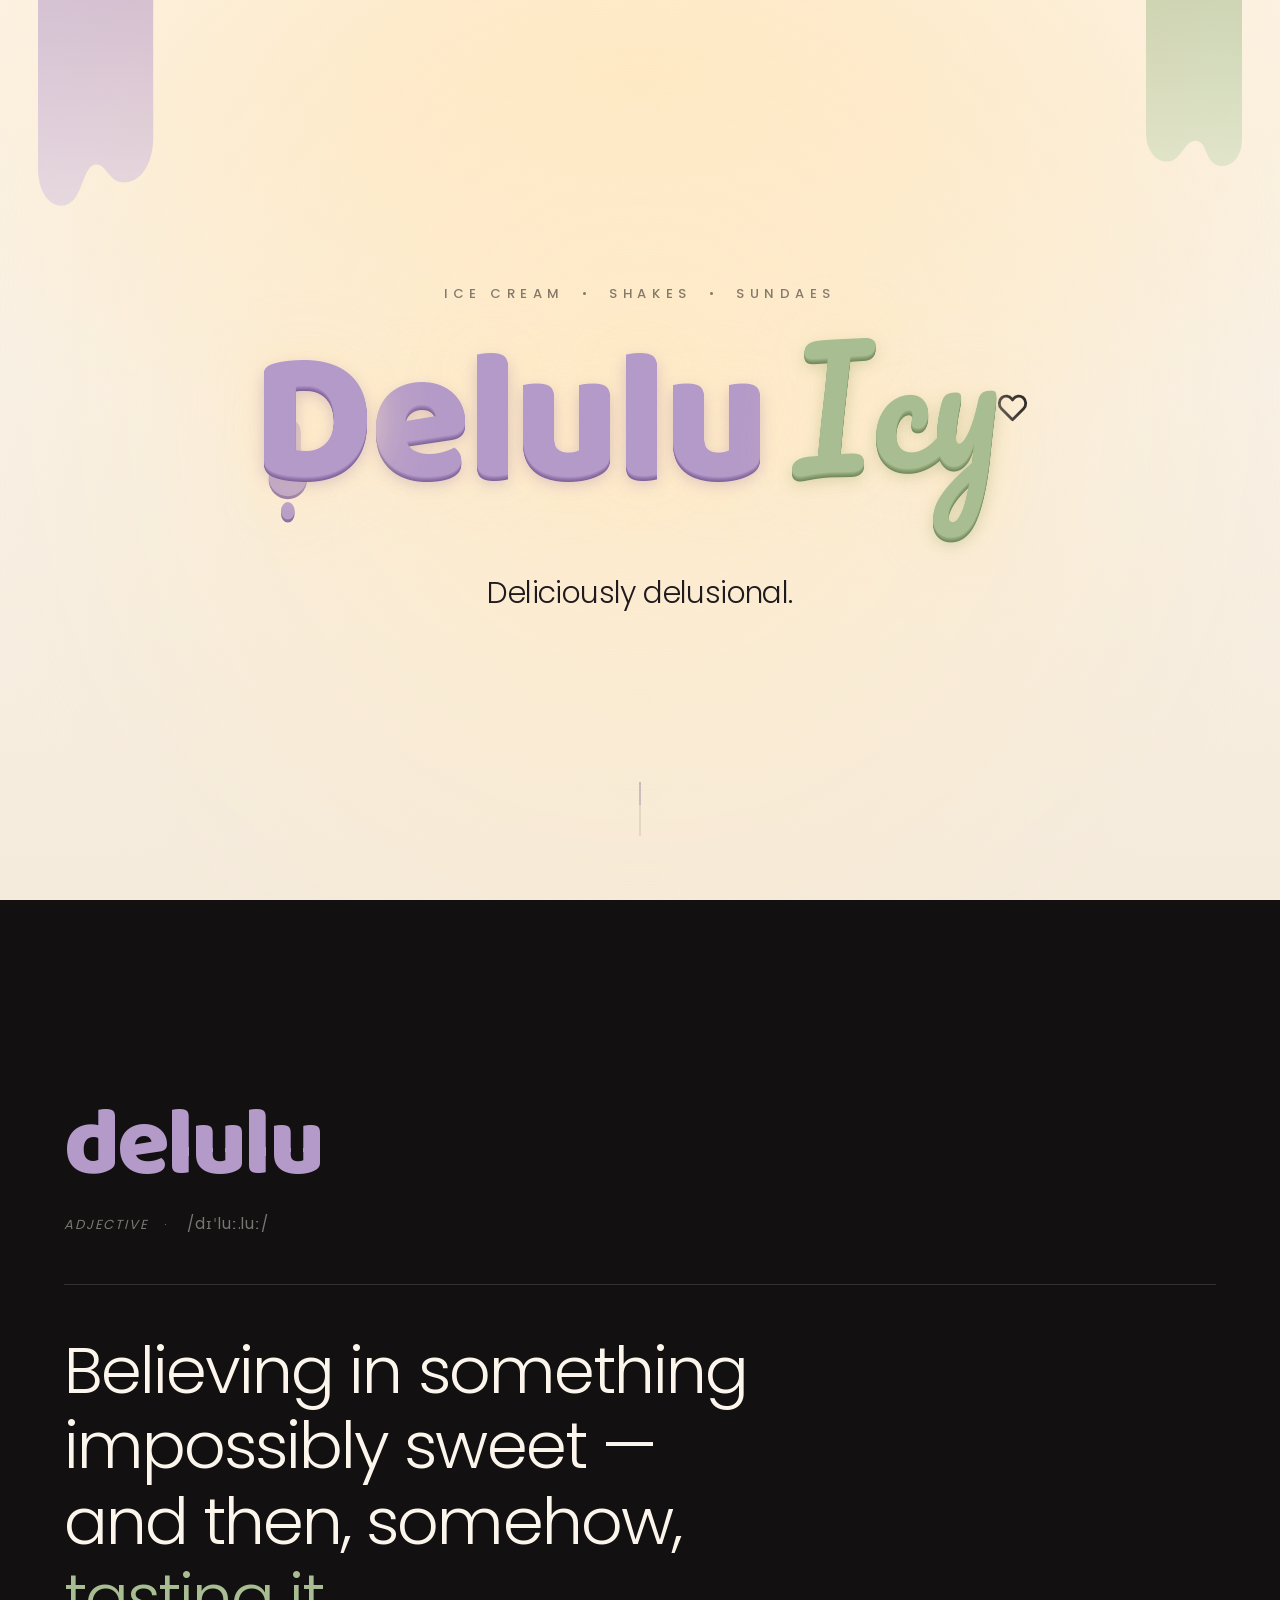
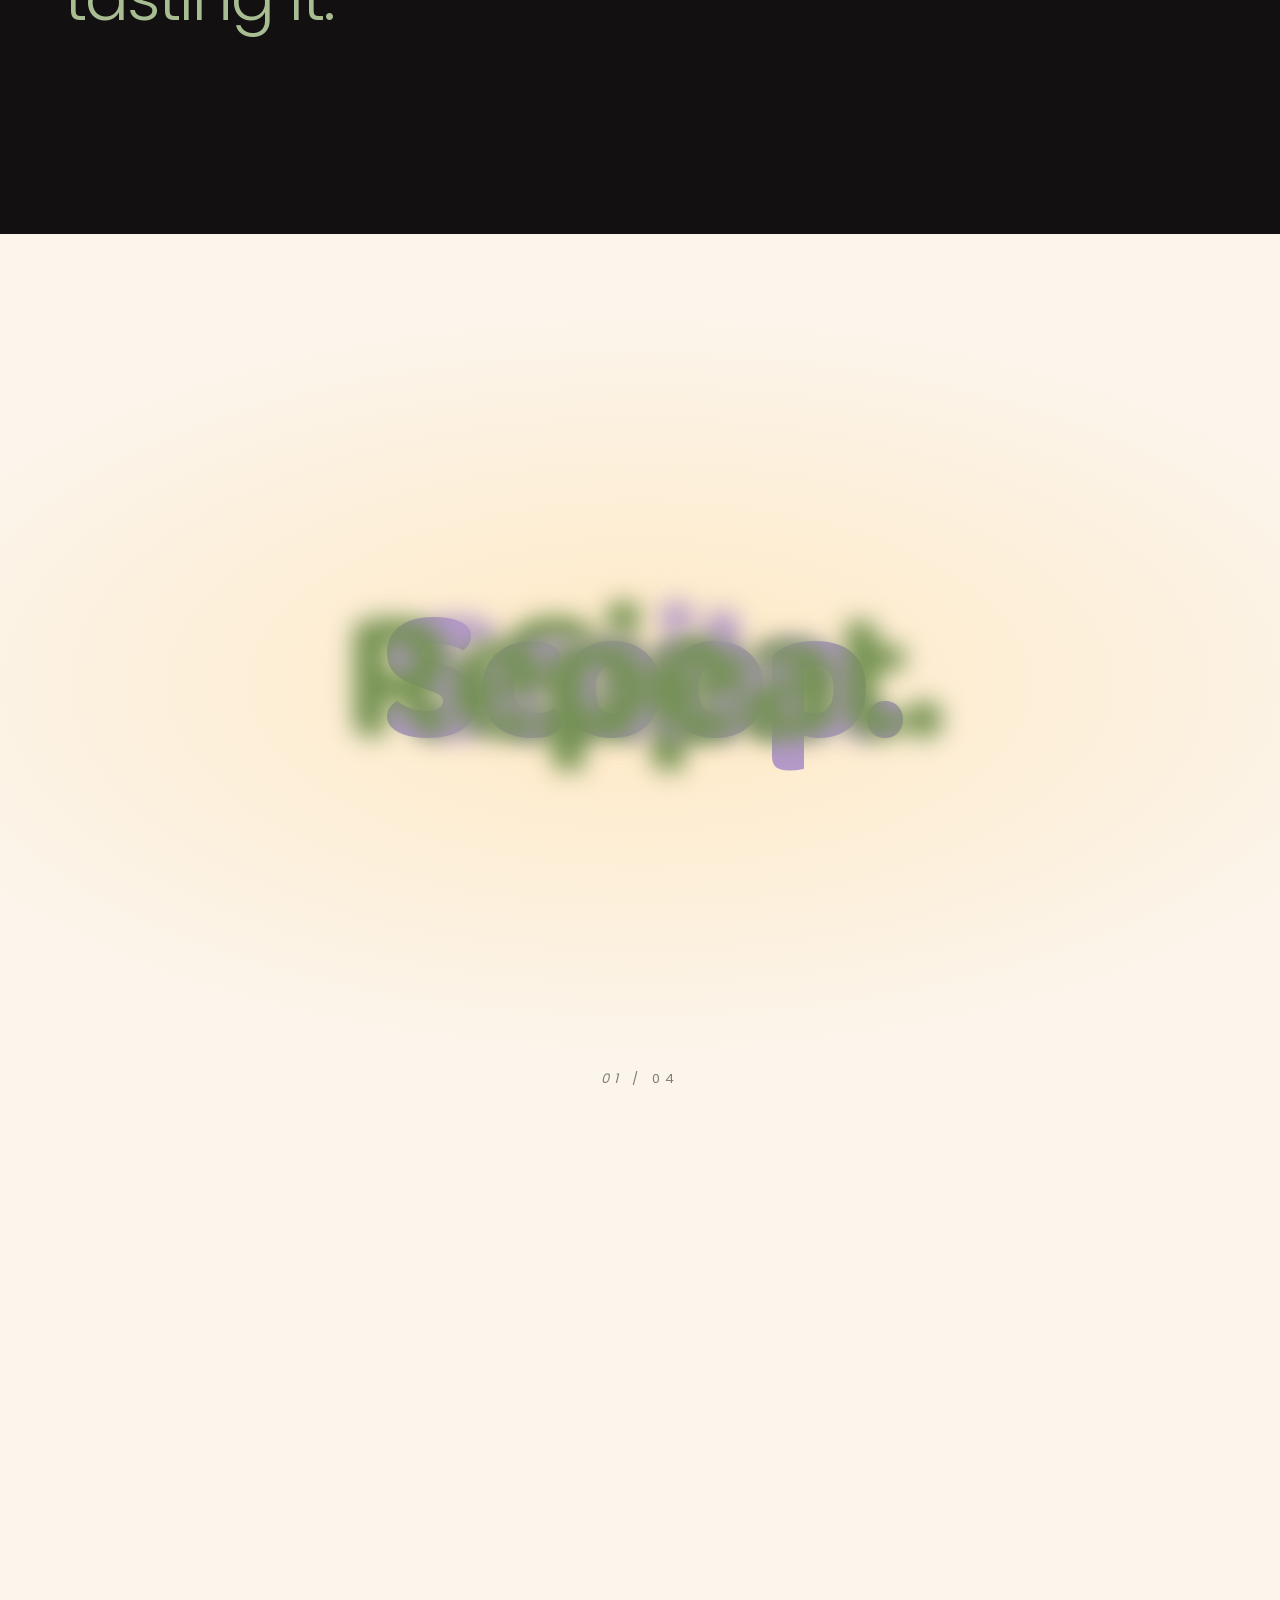
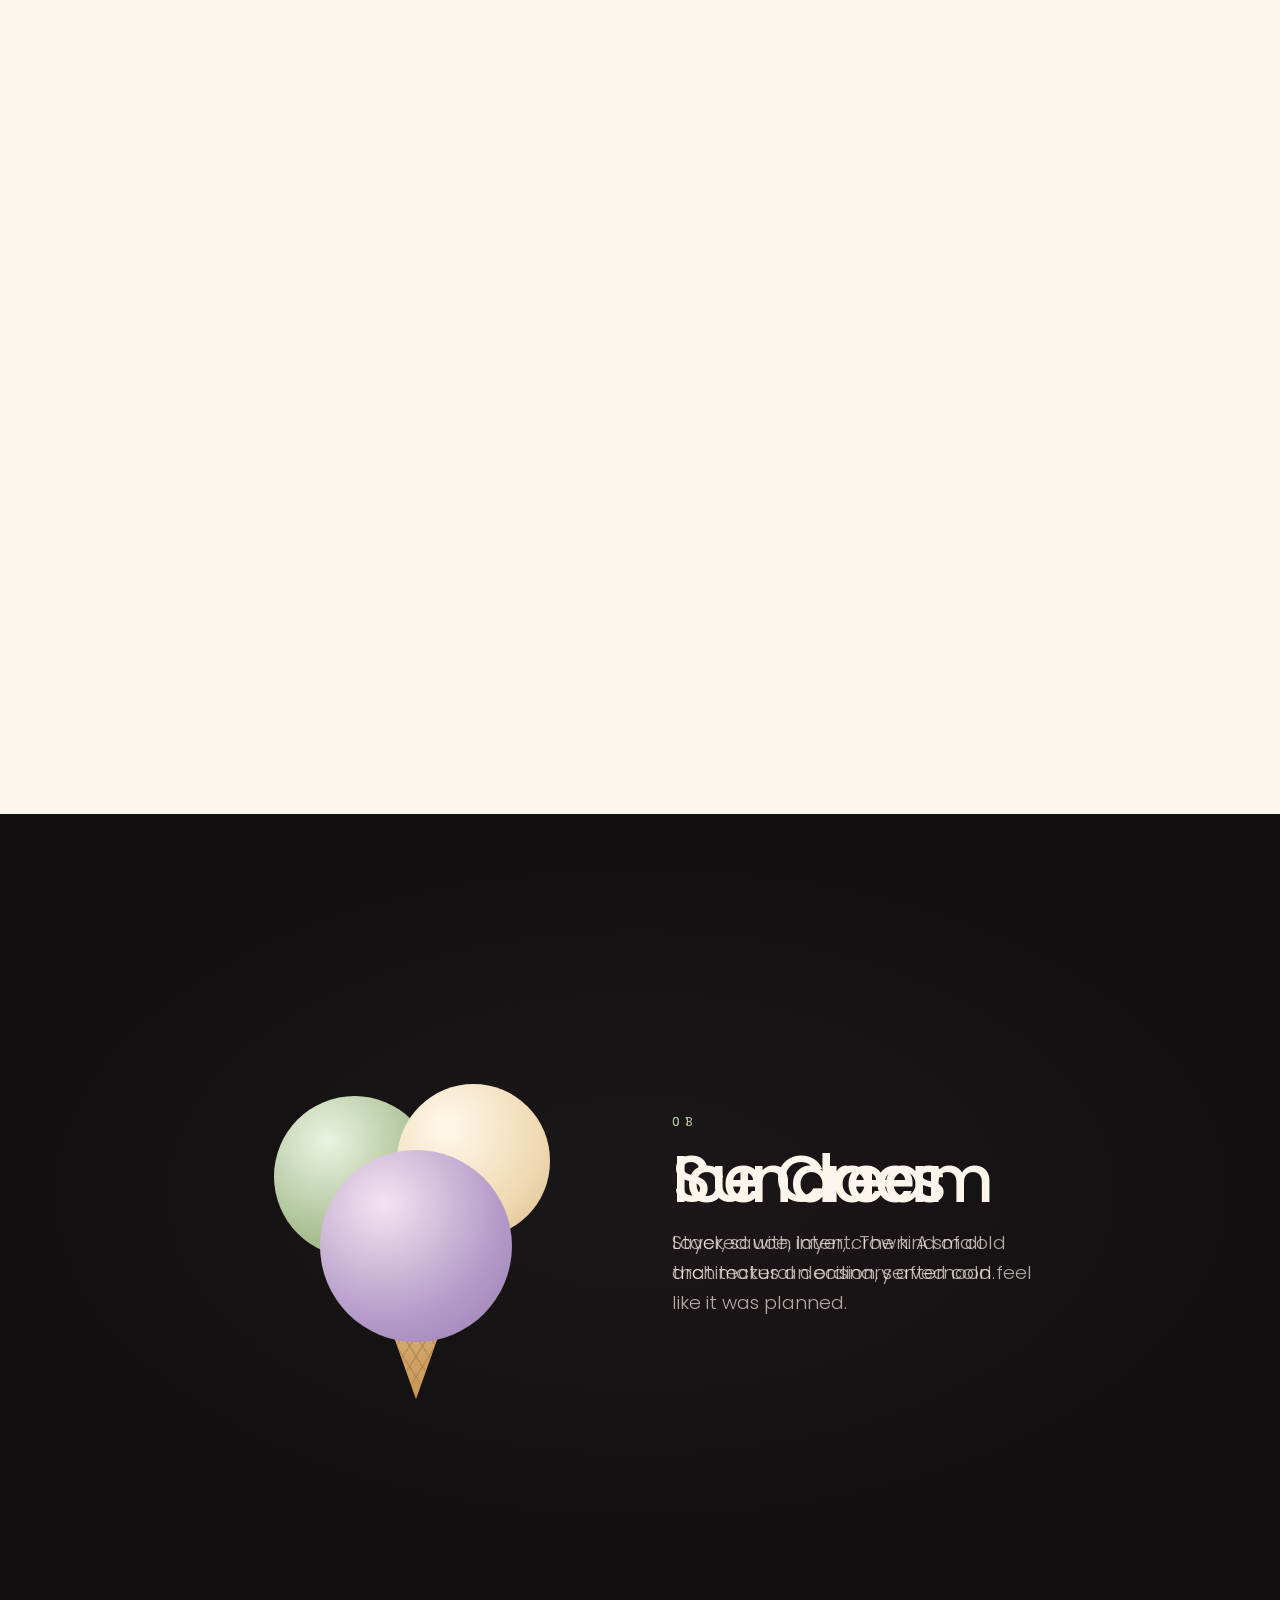
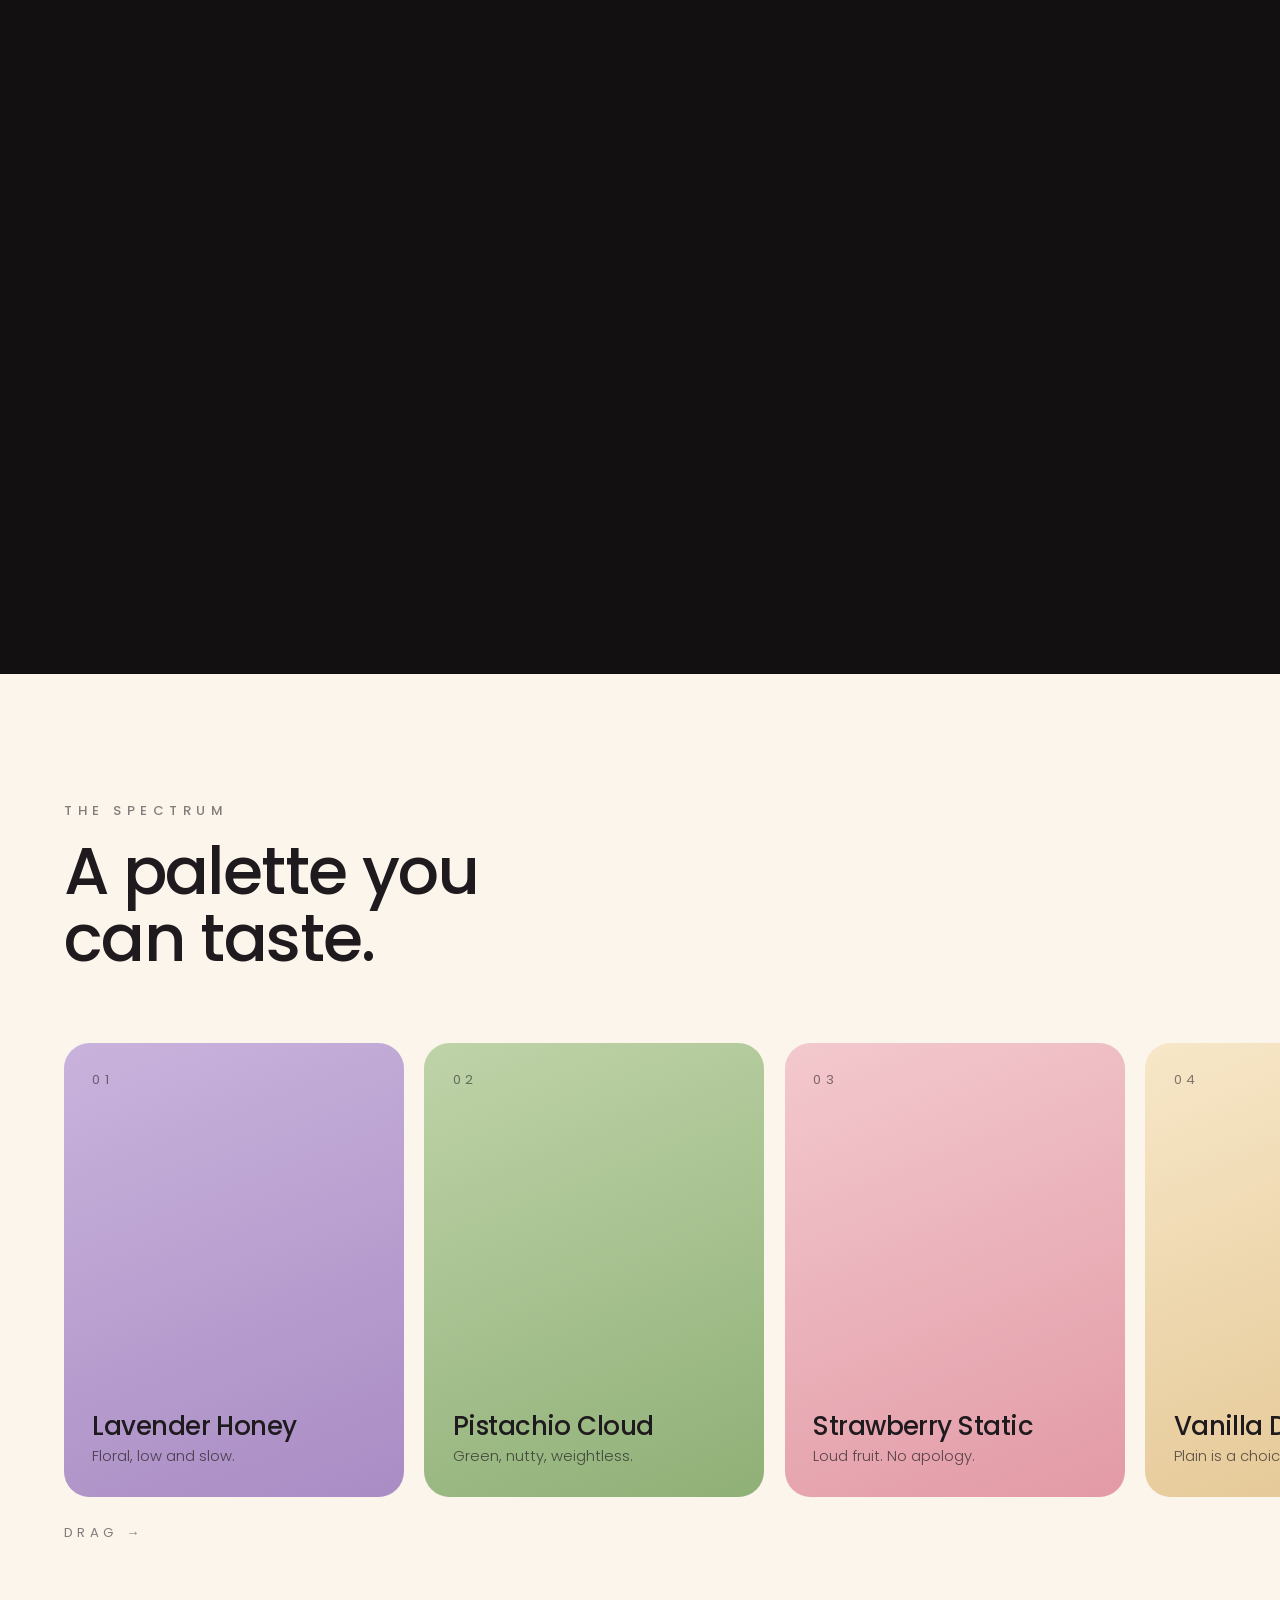
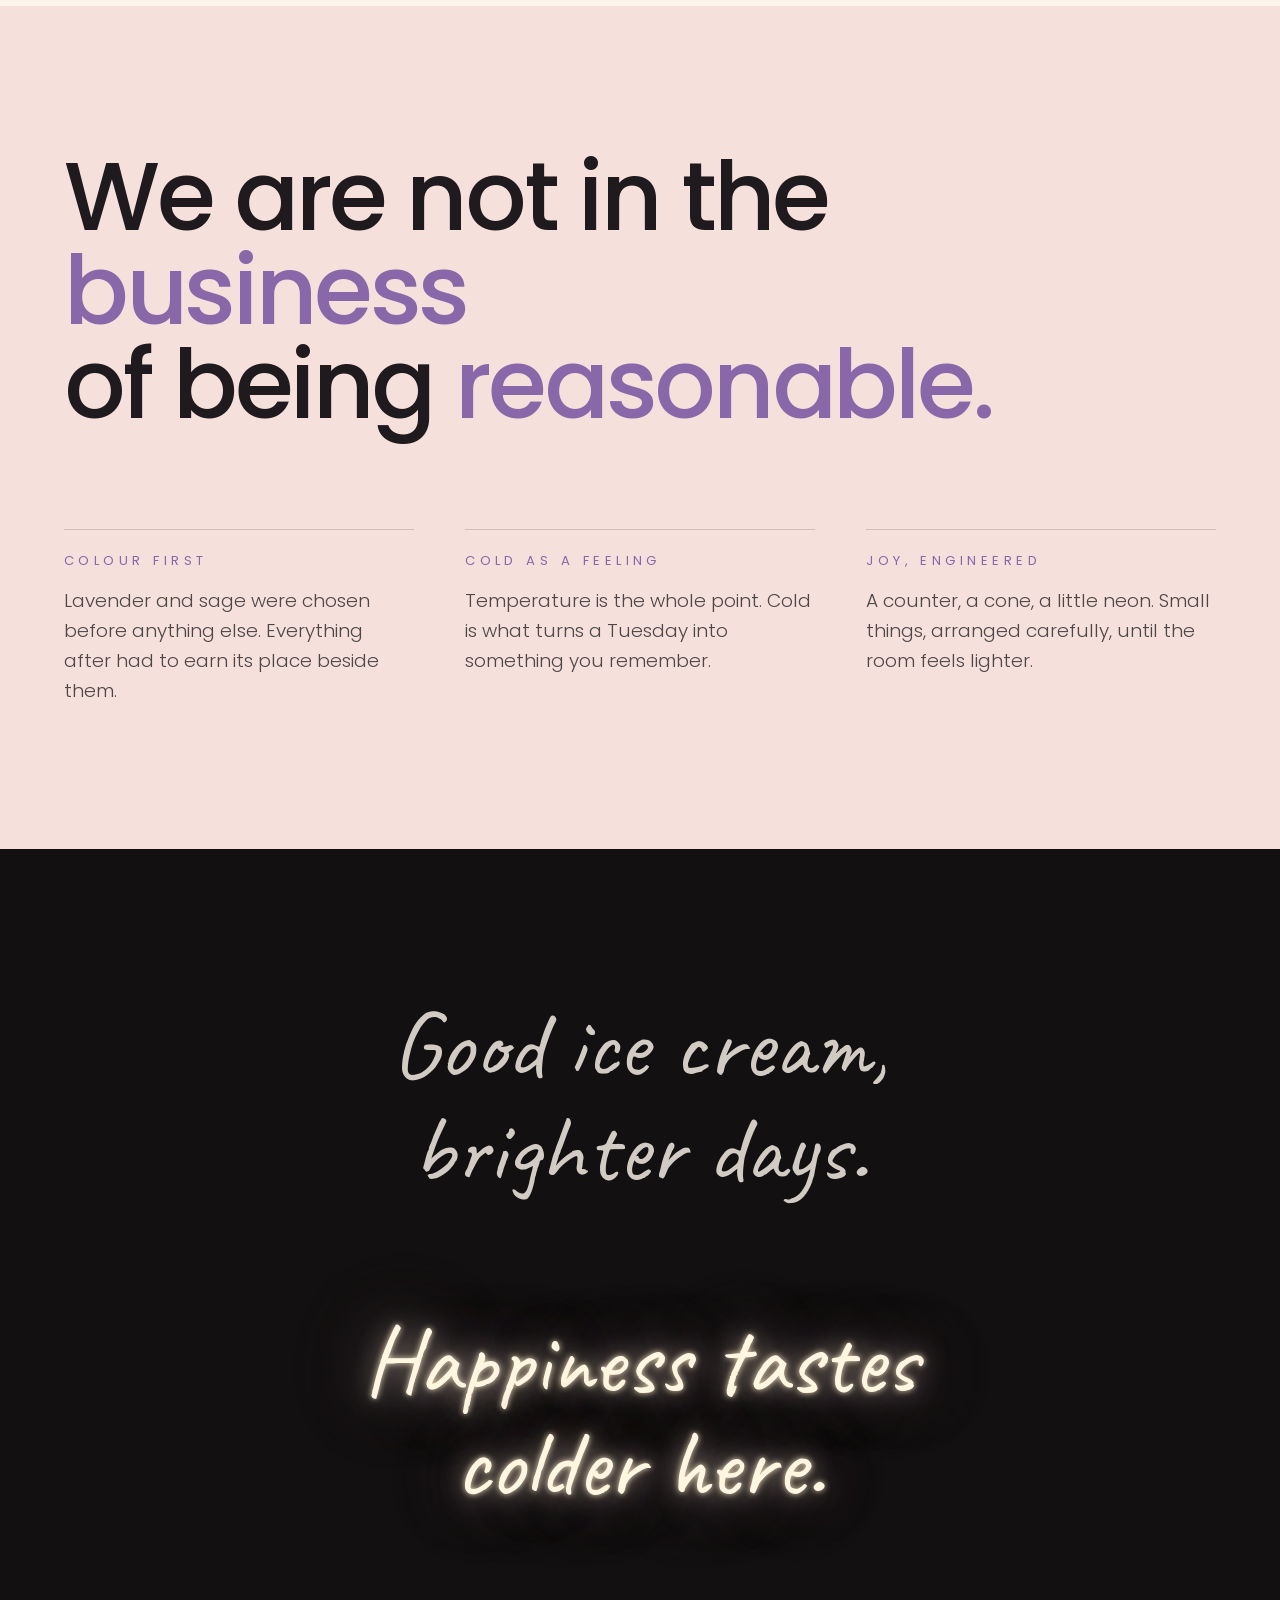
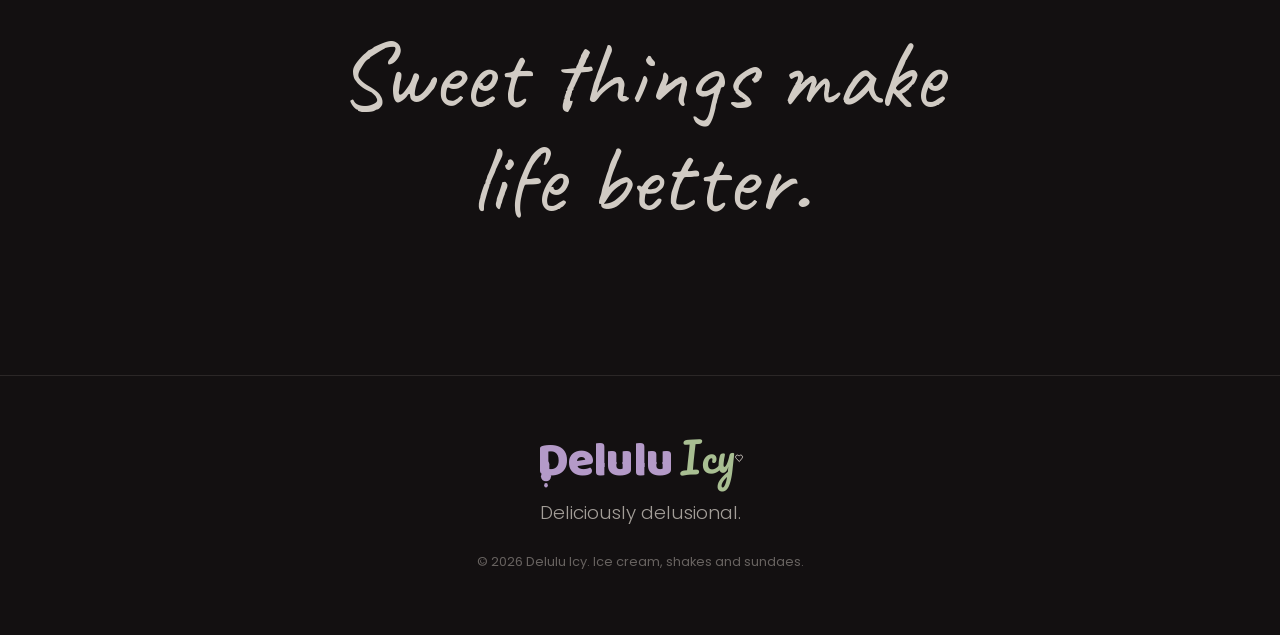
==== index.html @ 07db7bba "Build the Delulu Icy brand site Static, dependency-free single page: 7 sections plus footer, hand-wr" ====
<!DOCTYPE html>
<html lang="en">
<head>
<meta charset="utf-8">
<meta name="viewport" content="width=device-width, initial-scale=1, viewport-fit=cover">
<title>Delulu Icy — Deliciously Delusional | Ice Cream, Shakes &amp; Sundaes</title>
<meta name="description" content="Delulu Icy is an ice cream, shakes and sundaes brand built on one deliciously delusional idea: happiness tastes colder. Scoop. Sip. Smile. Repeat.">
<meta name="theme-color" content="#FBF5EC">
<meta name="color-scheme" content="light">
<link rel="canonical" href="https://deluluicy.com/">

<meta property="og:type" content="website">
<meta property="og:site_name" content="Delulu Icy">
<meta property="og:title" content="Delulu Icy — Deliciously Delusional">
<meta property="og:description" content="Ice cream, shakes and sundaes built on one deliciously delusional idea: happiness tastes colder.">
<meta property="og:url" content="https://deluluicy.com/">
<meta property="og:image" content="https://deluluicy.com/assets/img/og.png">
<meta property="og:image:width" content="1200">
<meta property="og:image:height" content="630">
<meta property="og:image:alt" content="The Delulu Icy wordmark in lavender and sage on a cream field.">
<meta name="twitter:card" content="summary_large_image">
<meta name="twitter:title" content="Delulu Icy — Deliciously Delusional">
<meta name="twitter:description" content="Ice cream, shakes and sundaes built on one deliciously delusional idea: happiness tastes colder.">
<meta name="twitter:image" content="https://deluluicy.com/assets/img/og.png">

<link rel="icon" href="/assets/img/favicon.svg" type="image/svg+xml">
<link rel="apple-touch-icon" href="/assets/img/apple-touch-icon.png">
<link rel="manifest" href="/site.webmanifest">

<link rel="preload" href="/assets/fonts/baloo2-800.woff2" as="font" type="font/woff2" crossorigin>
<link rel="preload" href="/assets/fonts/poppins-400.woff2" as="font" type="font/woff2" crossorigin>
<link rel="preload" href="/assets/fonts/poppins-500.woff2" as="font" type="font/woff2" crossorigin>
<link rel="stylesheet" href="/assets/css/styles.css">

<script type="application/ld+json">
{
  "@context": "https://schema.org",
  "@graph": [
    {
      "@type": "Organization",
      "@id": "https://deluluicy.com/#organization",
      "name": "Delulu Icy",
      "url": "https://deluluicy.com/",
      "logo": "https://deluluicy.com/assets/img/og.png",
      "description": "Delulu Icy is an ice cream, shakes and sundaes brand built on one deliciously delusional idea: happiness tastes colder.",
      "slogan": "Deliciously delusional."
    },
    {
      "@type": "Brand",
      "@id": "https://deluluicy.com/#brand",
      "name": "Delulu Icy",
      "slogan": "Deliciously delusional.",
      "description": "Ice cream, shakes and sundaes. Scoop. Sip. Smile. Repeat."
    },
    {
      "@type": "WebSite",
      "@id": "https://deluluicy.com/#website",
      "url": "https://deluluicy.com/",
      "name": "Delulu Icy",
      "publisher": { "@id": "https://deluluicy.com/#organization" },
      "inLanguage": "en"
    }
  ]
}
</script>
<script>
  /* Enable scroll-reveal only when JS is alive. If main.js never runs, this
     self-disarms after 3s and every [data-rise] element paints normally. */
  document.documentElement.classList.add('js');
  setTimeout(function(){
    if (!window.__riseReady) document.documentElement.classList.remove('js');
  }, 3000);
</script>
</head>
<body>
<a class="skip" href="#creed">Skip to content</a>

<div class="curtain" id="curtain" aria-hidden="true"><span class="curtain__mark mark"><span class="mark__a"><span class="mark__d">D<svg class="mark__drip" viewBox="0 0 100 240" aria-hidden="true" focusable="false"><g fill="currentColor"><rect x="22" y="0" width="56" height="104" rx="28"/><circle cx="50" cy="128" r="42"/><ellipse cx="50" cy="202" rx="15" ry="19"/></g></svg></span>elulu</span></span></div>

<main id="top">

  <!-- ░░ 1. HERO ░░ -->
  <section class="hero" id="hero">
    <div class="hero__glow" aria-hidden="true"></div>
    <svg class="drip drip--a" viewBox="0 0 120 260" preserveAspectRatio="none" aria-hidden="true" focusable="false">
      <path d="M0 0h120v148c0 32-16 50-33 48-14-2-16-20-27-19-13 1-13 34-28 42-15 8-32-8-32-38z" fill="url(#gLav)"/>
      <defs><linearGradient id="gLav" x1="0" y1="0" x2="0" y2="1">
        <stop offset="0" stop-color="#B49AC8"/><stop offset="1" stop-color="#D6C6E2"/>
      </linearGradient></defs>
    </svg>
    <svg class="drip drip--b" viewBox="0 0 120 260" preserveAspectRatio="none" aria-hidden="true" focusable="false">
      <path d="M0 0h120v190c0 28-18 42-33 34-13-7-11-30-24-32-14-2-19 26-34 28-16 2-29-14-29-40z" fill="url(#gSage)"/>
      <defs><linearGradient id="gSage" x1="0" y1="0" x2="0" y2="1">
        <stop offset="0" stop-color="#A8BE92"/><stop offset="1" stop-color="#CBDCBB"/>
      </linearGradient></defs>
    </svg>

    <div class="hero__inner">
      <p class="eyebrow" data-rise>Ice&nbsp;Cream &nbsp;•&nbsp; Shakes &nbsp;•&nbsp; Sundaes</p>

      <h1 class="mark mark--hero" data-hero-mark><span class="mark__a"><span class="mark__d">D<svg class="mark__drip" viewBox="0 0 100 240" aria-hidden="true" focusable="false"><g fill="currentColor"><rect x="22" y="0" width="56" height="104" rx="28"/><circle cx="50" cy="128" r="42"/><ellipse cx="50" cy="202" rx="15" ry="19"/></g></svg></span>elulu</span><span class="mark__grp"><span class="mark__b">Icy</span><svg class="mark__heart" viewBox="0 0 24 22" aria-hidden="true" focusable="false"><path d="M12 20.4 3.5 12C1.1 9.6 1.2 5.6 3.8 3.4 6.1 1.4 9.5 1.9 11.4 4.3l.6.8.6-.8c1.9-2.4 5.3-2.9 7.6-.9 2.6 2.2 2.7 6.2.3 8.6z" fill="none" stroke="currentColor" stroke-width="2.2" stroke-linejoin="round" stroke-linecap="round"/></svg></span></h1>

      <p class="hero__line" data-rise data-delay="2">Deliciously delusional.</p>
    </div>

    <div class="cue" aria-hidden="true"><span class="cue__rail"><i></i></span></div>
  </section>

  <!-- ░░ 2. DEFINITION ░░ -->
  <section class="define" id="define">
    <div class="wrap">
      <p class="define__word" data-rise>delulu</p>
      <p class="define__pron" data-rise data-delay="1"><em>adjective</em> &nbsp;·&nbsp; <span class="ipa">/dɪˈluː.luː/</span></p>
      <p class="define__body" data-rise data-delay="2">
        Believing in something impossibly sweet —<br>
        and then, somehow, <span class="hl">tasting&nbsp;it.</span>
      </p>
    </div>
  </section>

  <!-- ░░ 3. THE CREED ░░ -->
  <section class="creed" id="creed" aria-label="Scoop. Sip. Smile. Repeat.">
    <div class="creed__stage">
      <p class="creed__word is-on" data-word="0">Scoop.</p>
      <p class="creed__word" data-word="1">Sip.</p>
      <p class="creed__word" data-word="2">Smile.</p>
      <p class="creed__word" data-word="3">Repeat.</p>
      <span class="creed__count" aria-hidden="true"><i data-count>01</i> / 04</span>
    </div>
  </section>

  <!-- ░░ 4. THE TRIO ░░ -->
  <section class="trio" id="trio" aria-label="Ice cream, shakes and sundaes">
    <div class="trio__stage">
      <div class="trio__art" aria-hidden="true">

        <figure class="obj obj--cone is-on" data-obj="0">
          <span class="scoop scoop--1"></span>
          <span class="scoop scoop--2"></span>
          <span class="scoop scoop--3"></span>
          <span class="cone"></span>
        </figure>

        <figure class="obj obj--shake" data-obj="1">
          <span class="straw"></span>
          <span class="swirl"></span>
          <span class="glass"><i class="fill"></i></span>
        </figure>

        <figure class="obj obj--sundae" data-obj="2">
          <span class="cherry"></span>
          <span class="coupe">
            <i class="layer layer--1"></i>
            <i class="layer layer--2"></i>
            <i class="layer layer--3"></i>
          </span>
          <span class="stem"></span>
          <span class="base"></span>
        </figure>

      </div>

      <div class="trio__copy">
        <article class="pane is-on" data-pane="0">
          <p class="pane__idx">01</p>
          <h2 class="pane__title">Ice&nbsp;Cream</h2>
          <p class="pane__text">Stacked with intent. The kind of cold that makes an ordinary afternoon feel like it was planned.</p>
        </article>
        <article class="pane" data-pane="1">
          <p class="pane__idx">02</p>
          <h2 class="pane__title">Shakes</h2>
          <p class="pane__text">Thick enough to test a straw. Tall enough to take a photograph of before you commit.</p>
        </article>
        <article class="pane" data-pane="2">
          <p class="pane__idx">03</p>
          <h2 class="pane__title">Sundaes</h2>
          <p class="pane__text">Layer, sauce, layer, crown. A small architectural decision, served cold.</p>
        </article>
      </div>

      <ol class="trio__dots" aria-hidden="true">
        <li class="is-on"></li><li></li><li></li>
      </ol>
    </div>
  </section>

  <!-- ░░ 5. SPECTRUM ░░ -->
  <section class="spectrum" id="spectrum" aria-labelledby="spectrum-h">
    <div class="wrap spectrum__head">
      <p class="eyebrow" data-rise>The Spectrum</p>
      <h2 class="h-lg" id="spectrum-h" data-rise data-delay="1">A palette you can&nbsp;taste.</h2>
    </div>

    <ul class="rail" tabindex="0" aria-label="Flavour spectrum, scroll horizontally">
      <li class="chip" style="--c1:#C9B3DC; --c2:#A98CC4"><span class="chip__n">01</span><h3>Lavender Honey</h3><p>Floral, low and slow.</p></li>
      <li class="chip" style="--c1:#BFD3A8; --c2:#8FB077"><span class="chip__n">02</span><h3>Pistachio Cloud</h3><p>Green, nutty, weightless.</p></li>
      <li class="chip" style="--c1:#F3C9CE; --c2:#E29AA6"><span class="chip__n">03</span><h3>Strawberry Static</h3><p>Loud fruit. No apology.</p></li>
      <li class="chip" style="--c1:#F7E7C8; --c2:#E3C591"><span class="chip__n">04</span><h3>Vanilla Delusion</h3><p>Plain is a choice.</p></li>
      <li class="chip" style="--c1:#B9CFA4; --c2:#7E9B6A"><span class="chip__n">05</span><h3>Matcha Mirage</h3><p>Bitter, then not.</p></li>
      <li class="chip" style="--c1:#D8C3B1; --c2:#B2917A"><span class="chip__n">06</span><h3>Salted Cocoa</h3><p>Dark, with a temper.</p></li>
      <li class="chip" style="--c1:#E7D3EC; --c2:#C3A4D3"><span class="chip__n">07</span><h3>Blueberry Hour</h3><p>Dusk in a scoop.</p></li>
    </ul>
    <p class="rail__hint" aria-hidden="true">Drag&nbsp;→</p>
  </section>

  <!-- ░░ 6. MANIFESTO ░░ -->
  <section class="mani" id="manifesto" aria-labelledby="mani-h">
    <div class="wrap">
      <h2 class="h-xl" id="mani-h" data-rise>
        We are not in the <span class="ink-light">business</span><br>
        of being <span class="ink-light">reasonable.</span>
      </h2>

      <div class="mani__grid">
        <div class="stat" data-rise><p class="stat__k">Colour first</p><p class="stat__v">Lavender and sage were chosen before anything else. Everything after had to earn its place beside them.</p></div>
        <div class="stat" data-rise data-delay="1"><p class="stat__k">Cold as a feeling</p><p class="stat__v">Temperature is the whole point. Cold is what turns a Tuesday into something you remember.</p></div>
        <div class="stat" data-rise data-delay="2"><p class="stat__k">Joy, engineered</p><p class="stat__v">A counter, a cone, a little neon. Small things, arranged carefully, until the room feels lighter.</p></div>
      </div>
    </div>
  </section>

  <!-- ░░ 7. WALL WORDS ░░ -->
  <section class="wall" id="wall" aria-label="Delulu Icy in its own words">
    <p class="wall__ln" data-rise>Good ice cream,<br>brighter days.</p>
    <p class="wall__ln wall__ln--neon" data-rise>Happiness tastes<br>colder here.</p>
    <p class="wall__ln" data-rise>Sweet things make<br>life better.</p>
  </section>

</main>

<footer class="foot">
  <div class="wrap foot__in">
    <p class="foot__mark mark"><span class="mark__a"><span class="mark__d">D<svg class="mark__drip" viewBox="0 0 100 240" aria-hidden="true" focusable="false"><g fill="currentColor"><rect x="22" y="0" width="56" height="104" rx="28"/><circle cx="50" cy="128" r="42"/><ellipse cx="50" cy="202" rx="15" ry="19"/></g></svg></span>elulu</span><span class="mark__grp"><span class="mark__b">Icy</span><svg class="mark__heart" viewBox="0 0 24 22" aria-hidden="true" focusable="false"><path d="M12 20.4 3.5 12C1.1 9.6 1.2 5.6 3.8 3.4 6.1 1.4 9.5 1.9 11.4 4.3l.6.8.6-.8c1.9-2.4 5.3-2.9 7.6-.9 2.6 2.2 2.7 6.2.3 8.6z" fill="none" stroke="currentColor" stroke-width="2.2" stroke-linejoin="round" stroke-linecap="round"/></svg></span></p>
    <p class="foot__tag">Deliciously delusional.</p>
    <p class="foot__fine">© <span data-year>2026</span> Delulu Icy. Ice cream, shakes and sundaes.</p>
  </div>
</footer>

<script src="/assets/js/main.js" defer></script>
</body>
</html>
---- assets/css/styles.css ----
/* ==========================================================================
   Delulu Icy — brand site
   Palette white-balanced from the storefront signage.
   ========================================================================== */

/* ---------- Fonts (self-hosted, latin subset) ---------- */
@font-face{font-family:Baloo;src:url(/assets/fonts/baloo2-800.woff2)format("woff2");font-weight:800;font-display:swap}
@font-face{font-family:Baloo;src:url(/assets/fonts/baloo2-600.woff2)format("woff2");font-weight:600;font-display:swap}
@font-face{font-family:Poppins;src:url(/assets/fonts/poppins-300.woff2)format("woff2");font-weight:300;font-display:swap}
@font-face{font-family:Poppins;src:url(/assets/fonts/poppins-400.woff2)format("woff2");font-weight:400;font-display:swap}
@font-face{font-family:Poppins;src:url(/assets/fonts/poppins-500.woff2)format("woff2");font-weight:500;font-display:swap}
@font-face{font-family:Poppins;src:url(/assets/fonts/poppins-600.woff2)format("woff2");font-weight:600;font-display:swap}
@font-face{font-family:Pacifico;src:url(/assets/fonts/pacifico-400.woff2)format("woff2");font-weight:400;font-display:swap}
@font-face{font-family:Caveat;src:url(/assets/fonts/caveat-400.woff2)format("woff2");font-weight:400;font-display:swap}

/* ---------- Tokens ---------- */
:root{
  --cream:#FBF5EC;
  --cream-2:#F5EBDC;
  --blush:#F5E0DC;
  --lav:#B49AC8;
  --lav-deep:#8A67A8;
  --sage:#A8BE92;
  --sage-deep:#71904F;
  --glow:#FFE9C4;
  --ink:#1F1A1D;
  --night:#131011;
  --night-2:#1C1718;
  --mute:color-mix(in srgb,var(--ink) 55%,transparent);

  --ff-mark:Baloo,"Trebuchet MS",system-ui,sans-serif;
  --ff:Poppins,-apple-system,BlinkMacSystemFont,"Segoe UI",sans-serif;
  --ff-hand:Caveat,"Brush Script MT",cursive;
  --ff-script:Pacifico,"Snell Roundhand",cursive;

  /* fluid scale — continuous 320px → 1920px, no jumps */
  --t-eyebrow:clamp(.62rem,.45rem + .55vw,.82rem);
  --t-body:clamp(1rem,.93rem + .3vw,1.2rem);
  --t-lead:clamp(1.25rem,1rem + 1.1vw,2rem);
  --t-h:clamp(2rem,1.2rem + 3.6vw,4.75rem);
  --t-xl:clamp(2.6rem,1.2rem + 6vw,7.5rem);
  --t-mark:clamp(3.2rem,1rem + 13vw,13rem);
  --t-mega:clamp(3.4rem,.5rem + 14vw,16rem);

  --pad:clamp(1.25rem,5vw,6rem);
  --gap:clamp(2.5rem,6vw,7rem);
  --maxw:82rem;
  --ease:cubic-bezier(.16,1,.3,1);
}

/* ---------- Reset ---------- */
*,*::before,*::after{box-sizing:border-box;margin:0;padding:0}
html{-webkit-text-size-adjust:100%;scroll-behavior:smooth}
body{
  font-family:var(--ff);font-weight:400;font-size:var(--t-body);
  line-height:1.6;color:var(--ink);background:var(--cream);
  overflow-x:hidden;
  -webkit-font-smoothing:antialiased;-moz-osx-font-smoothing:grayscale;
  text-rendering:optimizeLegibility;
}
img,svg{display:block;max-width:100%}
ul,ol{list-style:none}
:focus-visible{outline:3px solid var(--lav-deep);outline-offset:4px;border-radius:4px}

.wrap{width:min(100% - (var(--pad)*2),var(--maxw));margin-inline:auto}
.skip{position:absolute;left:-9999px;top:0;z-index:99;background:var(--ink);color:var(--cream);padding:.9rem 1.4rem;border-radius:0 0 .6rem 0}
.skip:focus{left:0}

.eyebrow{
  font-size:var(--t-eyebrow);font-weight:500;letter-spacing:.42em;
  text-transform:uppercase;color:var(--mute);
}
.h-lg{font-size:var(--t-h);font-weight:500;line-height:1.02;letter-spacing:-.025em}
.h-xl{font-size:var(--t-xl);font-weight:500;line-height:.98;letter-spacing:-.035em}

/* ---------- Scroll-reveal primitive ---------- */
/* Reveal is opt-in: JS sets .js on <html>. Without JS — or if the observer
   never fires — every [data-rise] element stays plainly visible. */
.js [data-rise]{opacity:0;transform:translateY(clamp(18px,3vw,38px));
  transition:opacity .9s var(--ease),transform 1.1s var(--ease);
  transition-delay:calc(var(--d,0)*110ms)}
.js [data-rise].in{opacity:1;transform:none}
[data-delay="1"]{--d:1}[data-delay="2"]{--d:2}[data-delay="3"]{--d:3}

/* ==========================================================================
   Intro curtain
   ========================================================================== */
.curtain{
  position:fixed;inset:0;z-index:90;display:grid;place-items:center;
  background:var(--cream);
  animation:curtain-out .9s var(--ease) 1.05s forwards;
}
.curtain__mark{
  font-family:var(--ff-mark);font-weight:800;color:var(--lav);
  font-size:clamp(2.2rem,9vw,5rem);letter-spacing:-.01em;
  opacity:0;animation:mark-in .85s var(--ease) .1s forwards;
}
@keyframes mark-in{from{opacity:0;transform:translateY(14px) scale(.96);filter:blur(8px)}
  to{opacity:1;transform:none;filter:blur(0)}}
@keyframes curtain-out{to{opacity:0;visibility:hidden;transform:scale(1.04)}}

/* ==========================================================================
   1. HERO
   ========================================================================== */
.hero{
  position:relative;min-height:100svh;min-height:100dvh;
  display:grid;place-items:center;overflow:hidden;
  padding:calc(var(--pad) + env(safe-area-inset-top)) var(--pad) var(--pad);
  background:
    radial-gradient(120% 80% at 50% 8%,var(--glow) 0%,transparent 58%),
    linear-gradient(180deg,var(--cream) 0%,var(--cream-2) 100%);
}
.hero__glow{
  position:absolute;left:50%;top:44%;translate:-50% -50%;
  width:min(150vw,1500px);aspect-ratio:1;border-radius:50%;
  background:radial-gradient(circle,rgba(255,233,196,.85) 0%,rgba(251,245,236,0) 62%);
  filter:blur(28px);animation:breathe 9s ease-in-out infinite;
}
@keyframes breathe{0%,100%{opacity:.75;transform:scale(1)}50%{opacity:1;transform:scale(1.06)}}

.hero__inner{position:relative;z-index:2;text-align:center;display:grid;gap:clamp(1rem,2.6vw,2.2rem);justify-items:center}

/* ==========================================================================
   The wordmark — one component, reused at every size.
   Everything is em-based, so setting font-size scales the whole lockup:
   the drip, the script "Icy" and the heart all follow.
   ========================================================================== */
.mark{
  font-family:var(--ff-mark);font-weight:800;
  line-height:.9;letter-spacing:-.018em;
  display:inline-flex;align-items:baseline;justify-content:center;
  gap:.16em;flex-wrap:nowrap;max-width:100%;
}
/* padding clears the script descender of "Icy" and the hanging drip,
   both of which overflow the line box */
.mark--hero{font-size:var(--t-mark);display:flex;padding-bottom:.16em}

/* "Delulu" — bubble face, 3-D extrude + warm backlight, as on the signage */
.mark__a{
  color:var(--lav);white-space:nowrap;
  text-shadow:
    0 1px 0 #a98cc0, 0 2px 0 #9d80b5, 0 3px 0 #9276aa,
    0 4px 0 #886ca1, 0 5px 0 #7e639a,
    0 7px 16px rgba(138,103,168,.32),
    0 0 42px rgba(255,233,196,.9), 0 0 82px rgba(255,233,196,.6);
}

/* The melting D. The neck hides inside the letter's lower-left stem so the
   bulb reads as one continuous run of ice cream leaving the glyph. */
.mark__d{position:relative;display:inline-block;isolation:isolate}
.mark__drip{
  position:absolute;left:.072em;top:.40em;z-index:-1;
  width:.25em;height:.64em;color:var(--lav);
  filter:drop-shadow(0 3px 0 #886ca1) drop-shadow(0 0 26px rgba(255,233,196,.85));
  animation:drip-swell 9s ease-in-out infinite;transform-origin:50% 0;
}
@keyframes drip-swell{0%,100%{transform:scaleY(1)}50%{transform:scaleY(1.06)}}

/* "Icy" — script face, as on the signage */
.mark__grp{display:inline-flex;align-items:flex-start;white-space:nowrap}
.mark__b{
  font-family:var(--ff-script);font-weight:400;
  color:var(--sage);display:inline-block;
  font-size:.86em;letter-spacing:0;
  transform:rotate(-3deg);transform-origin:0 100%;
  text-shadow:
    0 1px 0 #9bb184, 0 2px 0 #90a67a, 0 3px 0 #869c70,
    0 4px 0 #7c9266, 0 5px 0 #748a5e,
    0 7px 16px rgba(113,144,79,.3),
    0 0 42px rgba(255,233,196,.9), 0 0 82px rgba(255,233,196,.6);
}

/* Outline heart, as on the signage — tucked against the shoulder of "Icy" */
.mark__heart{
  width:.17em;height:.17em;color:var(--ink);flex:0 0 auto;
  margin-left:-.02em;margin-top:.3em;overflow:visible;
  animation:beat 3.2s ease-in-out infinite;
}
@keyframes beat{0%,88%,100%{transform:scale(1)}92%{transform:scale(1.22)}96%{transform:scale(1.06)}}

.hero__line{
  font-size:var(--t-lead);font-weight:300;letter-spacing:-.02em;color:var(--ink);
  max-width:22ch;
}

/* melting drips — 2 only, quiet */
.drip{position:absolute;top:-1px;opacity:.55;z-index:1;transform-origin:50% 0;pointer-events:none}
.drip--a{left:clamp(-2%,3vw,7%);width:clamp(58px,9vw,132px);height:clamp(112px,19vw,270px);
  animation:ooze 11s ease-in-out infinite}
.drip--b{right:clamp(-2%,3vw,7%);width:clamp(50px,7.5vw,112px);height:clamp(92px,15vw,215px);
  animation:ooze 13s ease-in-out .9s infinite}
@keyframes ooze{0%,100%{transform:scaleY(1)}50%{transform:scaleY(1.09)}}

.cue{position:absolute;bottom:calc(var(--pad) + env(safe-area-inset-bottom));left:50%;translate:-50% 0;z-index:3}
.cue__rail{display:block;width:1px;height:clamp(38px,6vh,66px);background:color-mix(in srgb,var(--ink) 18%,transparent);position:relative;overflow:hidden}
.cue__rail i{position:absolute;inset-inline:0;height:42%;background:var(--lav-deep);animation:trickle 2.4s var(--ease) infinite}
@keyframes trickle{0%{top:-45%}100%{top:105%}}

/* ==========================================================================
   2. DEFINITION  (dark)
   ========================================================================== */
.define{
  background:var(--night);color:var(--cream);
  padding:clamp(6rem,17vh,13rem) 0;
  display:grid;align-items:center;
}
.define__word{
  font-family:var(--ff-mark);font-weight:800;color:var(--lav);
  font-size:var(--t-xl);line-height:1;letter-spacing:-.03em;
}
.define__pron{
  font-size:var(--t-eyebrow);letter-spacing:.3em;text-transform:uppercase;
  color:color-mix(in srgb,var(--cream) 45%,transparent);
  margin-top:1.1rem;padding-bottom:clamp(1.8rem,4vw,3rem);
  border-bottom:1px solid color-mix(in srgb,var(--cream) 14%,transparent);
}
.define__pron em{font-style:italic;letter-spacing:.14em}
.ipa{text-transform:none;letter-spacing:.06em;font-size:1.15em}
.define__body{
  margin-top:clamp(1.8rem,4vw,3rem);
  font-size:var(--t-h);font-weight:300;line-height:1.16;letter-spacing:-.03em;
  max-width:18ch;
}
.hl{color:var(--sage)}

/* ==========================================================================
   3. THE CREED  (pinned)
   ========================================================================== */
.creed{height:420vh;background:var(--cream);position:relative}
.creed__stage{
  position:sticky;top:0;height:100svh;height:100dvh;
  display:grid;place-items:center;overflow:hidden;
  background:radial-gradient(90% 60% at 50% 50%,var(--glow) 0%,transparent 70%),var(--cream);
}
.creed__word{
  grid-area:1/1;
  font-family:var(--ff-mark);font-weight:800;
  font-size:var(--t-mega);line-height:.9;letter-spacing:-.04em;
  opacity:0;transform:translateY(.18em) scale(.94);filter:blur(12px);
  transition:opacity .55s var(--ease),transform .75s var(--ease),filter .55s var(--ease);
  will-change:opacity,transform,filter;
}
.creed__word.is-on{opacity:1;transform:none;filter:blur(0)}
.creed__word:nth-child(odd){color:var(--lav)}
.creed__word:nth-child(even){color:var(--sage-deep)}
.creed__count{
  position:absolute;bottom:clamp(1.6rem,5vh,4rem);left:50%;translate:-50% 0;
  font-size:var(--t-eyebrow);letter-spacing:.38em;color:var(--mute);
  font-variant-numeric:tabular-nums;
}

/* ==========================================================================
   4. THE TRIO  (pinned, morphing CSS objects)
   ========================================================================== */
.trio{height:340vh;background:var(--night);position:relative}
.trio__stage{
  position:sticky;top:0;height:100svh;height:100dvh;color:var(--cream);
  display:grid;align-items:center;
  grid-template-columns:1fr;gap:clamp(1rem,3vh,2rem);
  padding:clamp(3rem,8vh,5rem) var(--pad);
  overflow:hidden;
  background:radial-gradient(70% 55% at 50% 42%,var(--night-2) 0%,var(--night) 70%);
}

/* --- art stage: square, everything positioned in % so it scales perfectly --- */
.trio__art{
  position:relative;justify-self:center;
  width:clamp(160px,34vh,340px);aspect-ratio:1;
}
.obj{position:absolute;inset:0;opacity:0;transform:scale(.82) translateY(6%);
  transition:opacity .6s var(--ease),transform .8s var(--ease);will-change:opacity,transform}
.obj.is-on{opacity:1;transform:none}
.obj>*{position:absolute}

/* cone — waffle texture, sits behind the scoops */
.cone{left:33%;top:50%;width:34%;height:48%;z-index:1;
  clip-path:polygon(50% 100%,0 0,100% 0);
  background:
    repeating-linear-gradient(58deg,rgba(150,102,48,.32) 0 1.5px,transparent 1.5px 11px),
    repeating-linear-gradient(-58deg,rgba(150,102,48,.32) 0 1.5px,transparent 1.5px 11px),
    linear-gradient(165deg,#EBCFA4,#C4934F);
}
.scoop{border-radius:50%}
.scoop--1{left:25%;top:33%;width:50%;aspect-ratio:1;z-index:3;
  background:radial-gradient(circle at 33% 28%,#F3E4F0 0%,var(--lav) 62%,#9B7CB4 100%)}
.scoop--2{left:13%;top:19%;width:42%;aspect-ratio:1;z-index:2;
  background:radial-gradient(circle at 33% 28%,#EAF3E0 0%,var(--sage) 62%,#88A471 100%)}
.scoop--3{left:45%;top:16%;width:40%;aspect-ratio:1;z-index:2;
  background:radial-gradient(circle at 33% 28%,#FFF8EB 0%,#F0D9B2 62%,#D9BC8D 100%)}

/* shake */
.glass{left:29%;top:31%;width:42%;height:65%;z-index:2;
  clip-path:polygon(6% 0,94% 0,79% 100%,21% 100%);
  background:linear-gradient(100deg,rgba(251,245,236,.28),rgba(251,245,236,.12));
  overflow:hidden}
.glass .fill{position:absolute;inset:24% 0 0 0;
  background:linear-gradient(180deg,#F6D3D8 0%,#D9A8BE 55%,#B98BAE 100%)}
.swirl{left:27%;top:14%;width:46%;height:24%;z-index:3;
  border-radius:50% 50% 38% 38%/60% 60% 40% 40%;
  background:radial-gradient(ellipse at 36% 26%,#FFFDF7,#EFDCC1)}
.straw{left:63%;top:4%;width:5.5%;height:36%;border-radius:999px;z-index:4;
  background:linear-gradient(180deg,var(--sage),#86A16C);transform:rotate(15deg)}

/* sundae */
.coupe{left:19%;top:31%;width:62%;height:33%;z-index:2;
  border-radius:4% 4% 48% 48%/4% 4% 100% 100%;
  background:linear-gradient(100deg,rgba(251,245,236,.26),rgba(251,245,236,.1));
  overflow:hidden}
.layer{position:absolute;inset-inline:0;height:36%}
.layer--1{bottom:0;background:linear-gradient(180deg,#C2A187,#9E7C61)}
.layer--2{bottom:33%;background:linear-gradient(180deg,#C6ADD8,#A98CC4)}
.layer--3{bottom:66%;background:linear-gradient(180deg,#FBDFE3,#EDBCC6)}
.stem{left:47.5%;top:62%;width:5%;height:21%;z-index:1;
  background:linear-gradient(90deg,rgba(251,245,236,.18),rgba(251,245,236,.4),rgba(251,245,236,.18))}
.base{left:32%;top:81%;width:36%;height:7%;border-radius:50%;z-index:1;
  background:radial-gradient(ellipse at 50% 35%,rgba(251,245,236,.42),rgba(251,245,236,.16))}
.cherry{left:45.5%;top:21%;width:10%;aspect-ratio:1;border-radius:50%;z-index:3;
  background:radial-gradient(circle at 34% 28%,#E98A9A,#C24458)}

/* --- copy panes --- */
.trio__copy{position:relative;justify-self:center;text-align:center;
  width:min(100%,34rem);min-height:clamp(10rem,22vh,13rem);display:grid}
.pane{grid-area:1/1;opacity:0;transform:translateY(16px);
  transition:opacity .55s var(--ease),transform .7s var(--ease)}
.pane.is-on{opacity:1;transform:none}
.pane__idx{font-size:var(--t-eyebrow);letter-spacing:.4em;color:var(--sage);margin-bottom:.9rem}
.pane__title{font-size:var(--t-h);font-weight:500;letter-spacing:-.035em;line-height:1}
.pane__text{margin-top:1rem;font-weight:300;color:color-mix(in srgb,var(--cream) 68%,transparent);
  max-width:34ch;margin-inline:auto}

.trio__dots{display:flex;gap:.6rem;justify-self:center}
.trio__dots li{width:26px;height:2px;background:color-mix(in srgb,var(--cream) 22%,transparent);transition:background .4s}
.trio__dots li.is-on{background:var(--sage)}

/* ==========================================================================
   5. SPECTRUM
   ========================================================================== */
.spectrum{background:var(--cream);padding:clamp(5rem,14vh,11rem) 0 clamp(3rem,7vh,6rem)}
.spectrum__head{display:grid;gap:1.1rem;margin-bottom:clamp(2.5rem,6vw,4.5rem)}
.spectrum__head .h-lg{max-width:14ch}

.rail{
  display:flex;gap:clamp(.9rem,1.6vw,1.6rem);
  overflow-x:auto;scroll-snap-type:x mandatory;
  padding-inline:var(--pad);padding-bottom:1.6rem;
  scrollbar-width:none;-webkit-overflow-scrolling:touch;overscroll-behavior-x:contain;
}
.rail::-webkit-scrollbar{display:none}
.chip{
  scroll-snap-align:center;flex:0 0 auto;
  width:clamp(220px,64vw,340px);aspect-ratio:3/4;
  border-radius:clamp(18px,2vw,28px);padding:clamp(1.3rem,2.2vw,2rem);
  background:linear-gradient(158deg,var(--c1),var(--c2));
  color:var(--ink);display:flex;flex-direction:column;justify-content:flex-end;
  position:relative;isolation:isolate;
  transition:transform .6s var(--ease),box-shadow .6s var(--ease);
}
.chip:hover{transform:translateY(-8px);box-shadow:0 26px 50px -22px rgba(31,26,29,.42)}
.chip__n{position:absolute;top:clamp(1.1rem,2vw,1.8rem);left:clamp(1.3rem,2.2vw,2rem);
  font-size:var(--t-eyebrow);letter-spacing:.34em;opacity:.55}
.chip h3{font-size:clamp(1.15rem,.9rem + .9vw,1.7rem);font-weight:500;letter-spacing:-.02em;line-height:1.1}
.chip p{font-size:clamp(.82rem,.76rem + .2vw,.95rem);font-weight:300;opacity:.7;margin-top:.3rem}
.rail__hint{width:min(100% - (var(--pad)*2),var(--maxw));margin-inline:auto;
  font-size:var(--t-eyebrow);letter-spacing:.34em;color:var(--mute);text-transform:uppercase}

/* ==========================================================================
   6. MANIFESTO
   ========================================================================== */
.mani{background:var(--blush);padding:clamp(6rem,16vh,13rem) 0}
.mani .h-xl{max-width:16ch}
.ink-light{color:var(--lav-deep)}
.mani__grid{
  margin-top:clamp(3rem,8vw,6rem);
  display:grid;gap:clamp(1.8rem,4vw,3.4rem);
  grid-template-columns:repeat(auto-fit,minmax(min(100%,17rem),1fr));
}
.stat{border-top:1px solid color-mix(in srgb,var(--ink) 16%,transparent);padding-top:1.3rem}
.stat__k{font-size:var(--t-eyebrow);letter-spacing:.34em;text-transform:uppercase;color:var(--lav-deep);margin-bottom:.9rem}
.stat__v{font-weight:300;color:color-mix(in srgb,var(--ink) 78%,transparent)}

/* ==========================================================================
   7. WALL WORDS  (dark / neon)
   ========================================================================== */
.wall{
  background:var(--night);color:var(--cream);
  padding:clamp(6rem,16vh,13rem) var(--pad);
  display:grid;gap:clamp(4rem,12vh,9rem);justify-items:center;text-align:center;
}
.wall__ln{
  font-family:var(--ff-hand);font-weight:400;
  font-size:clamp(2.2rem,1rem + 6.6vw,6rem);line-height:1.08;
  color:color-mix(in srgb,var(--cream) 82%,transparent);
}
.wall__ln--neon{
  color:#FFF6E2;
  text-shadow:0 0 6px rgba(255,233,196,.9),0 0 26px rgba(255,233,196,.6),
    0 0 58px rgba(180,154,200,.55),0 0 96px rgba(168,190,146,.35);
  animation:flicker 7s steps(1) infinite;
}
@keyframes flicker{0%,96%,100%{opacity:1}97%{opacity:.7}98%{opacity:1}99%{opacity:.82}}

/* ==========================================================================
   Footer
   ========================================================================== */
.foot{background:var(--night);color:var(--cream);
  padding:clamp(3rem,7vh,5rem) 0 calc(clamp(3rem,7vh,5rem) + env(safe-area-inset-bottom));
  border-top:1px solid color-mix(in srgb,var(--cream) 10%,transparent)}
.foot__in{display:grid;gap:.9rem;justify-items:center;text-align:center}
.foot__mark{font-family:var(--ff-mark);font-weight:800;font-size:clamp(1.9rem,5vw,3rem);letter-spacing:-.02em}
.foot__mark .mark__a,.foot__mark .mark__b{text-shadow:none}
.foot__mark .mark__drip{filter:none}
.foot__mark .mark__heart{color:var(--cream)}
.foot__tag{font-weight:300;color:color-mix(in srgb,var(--cream) 62%,transparent)}
.foot__fine{font-size:clamp(.72rem,.68rem + .15vw,.82rem);color:color-mix(in srgb,var(--cream) 36%,transparent);margin-top:.6rem}

/* ==========================================================================
   Responsive — layout changes only where genuinely needed
   ========================================================================== */

/* Tablet & up: trio becomes side-by-side */
@media (min-width:56rem){
  .trio__stage{grid-template-columns:1fr 1fr;align-items:center;
    gap:clamp(2rem,5vw,6rem);
    grid-template-areas:"art copy" "dots dots";
    grid-template-rows:1fr auto}
  .trio__art{grid-area:art;justify-self:end;width:clamp(240px,30vw,400px)}
  .trio__copy{grid-area:copy;justify-self:start;text-align:left}
  .pane__text{margin-inline:0}
  .trio__dots{grid-area:dots;justify-self:start;padding-top:2rem}
  .define{padding-block:clamp(9rem,22vh,16rem)}
  .rail{padding-inline:max(var(--pad),calc((100vw - var(--maxw))/2))}
}

/* Narrow phones: stack the wordmark so it can stay large without clipping */
@media (max-width:34rem){
  :root{--t-mark:clamp(4.1rem,21vw,7.2rem)}
  .mark--hero{flex-direction:column;align-items:center;gap:0;line-height:.88;padding-bottom:.2em}
  .mark--hero .mark__grp{margin-top:.02em}
  .mark--hero .mark__heart{margin-top:.34em}
  .eyebrow{letter-spacing:.26em}
  .hero__line{max-width:16ch}
}

/* Short landscape phones: pinned stages must not clip */
@media (max-height:34rem) and (orientation:landscape){
  .creed,.trio{height:300vh}
  .trio__art{width:clamp(120px,26vh,190px)}
  .hero__inner{gap:.6rem}
  .cue{display:none}
}

/* Coarse pointers: no hover lift, bigger snap targets */
@media (hover:none){
  .chip:hover{transform:none;box-shadow:none}
}

/* Large desktop: let the wordmark breathe */
@media (min-width:100rem){
  :root{--maxw:88rem}
}

/* ---------- Motion & contrast preferences ---------- */
@media (prefers-reduced-motion:reduce){
  html{scroll-behavior:auto}
  *,*::before,*::after{
    animation-duration:.001ms!important;animation-iteration-count:1!important;
    transition-duration:.001ms!important;scroll-behavior:auto!important}
  .js [data-rise],.js [data-rise].in{opacity:1;transform:none}
  .curtain{display:none}
  .creed{height:auto}
  .creed__stage{position:static;height:auto;padding:5rem var(--pad);gap:2rem;
    grid-auto-flow:row;place-items:center}
  .creed__word{grid-area:auto;opacity:1;transform:none;filter:none}
  .creed__count{display:none}
  .trio{height:auto}
  .trio__stage{position:static;height:auto}
  .obj{position:relative;opacity:1;transform:none}
  .trio__art{display:grid;gap:2rem;grid-auto-flow:row;height:auto;aspect-ratio:auto;width:min(100%,340px)}
  .obj{aspect-ratio:1;inset:auto}
  .pane{opacity:1;transform:none;position:relative;grid-area:auto;margin-bottom:2rem}
  .trio__copy{display:block}
}
@media (prefers-contrast:more){
  :root{--mute:color-mix(in srgb,var(--ink) 80%,transparent);--lav:#7E579E;--sage:#5F7F43}
}
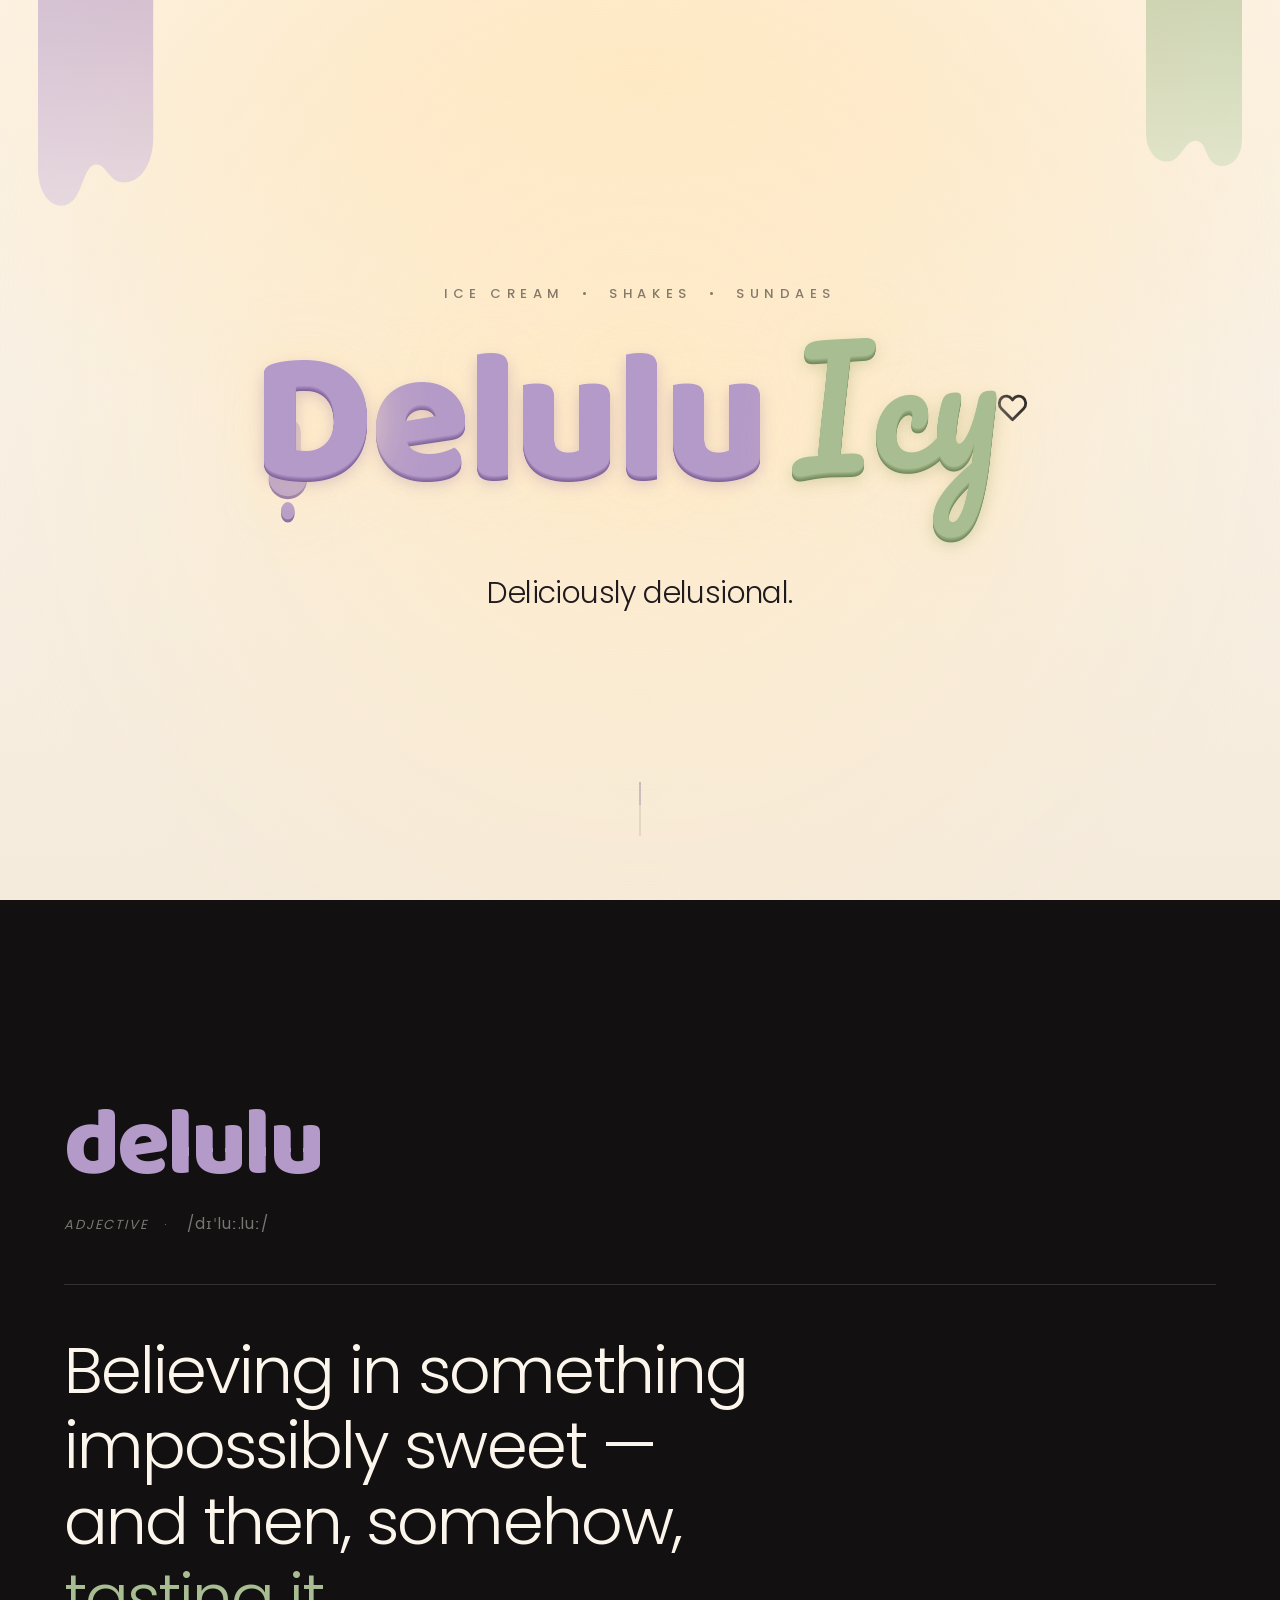
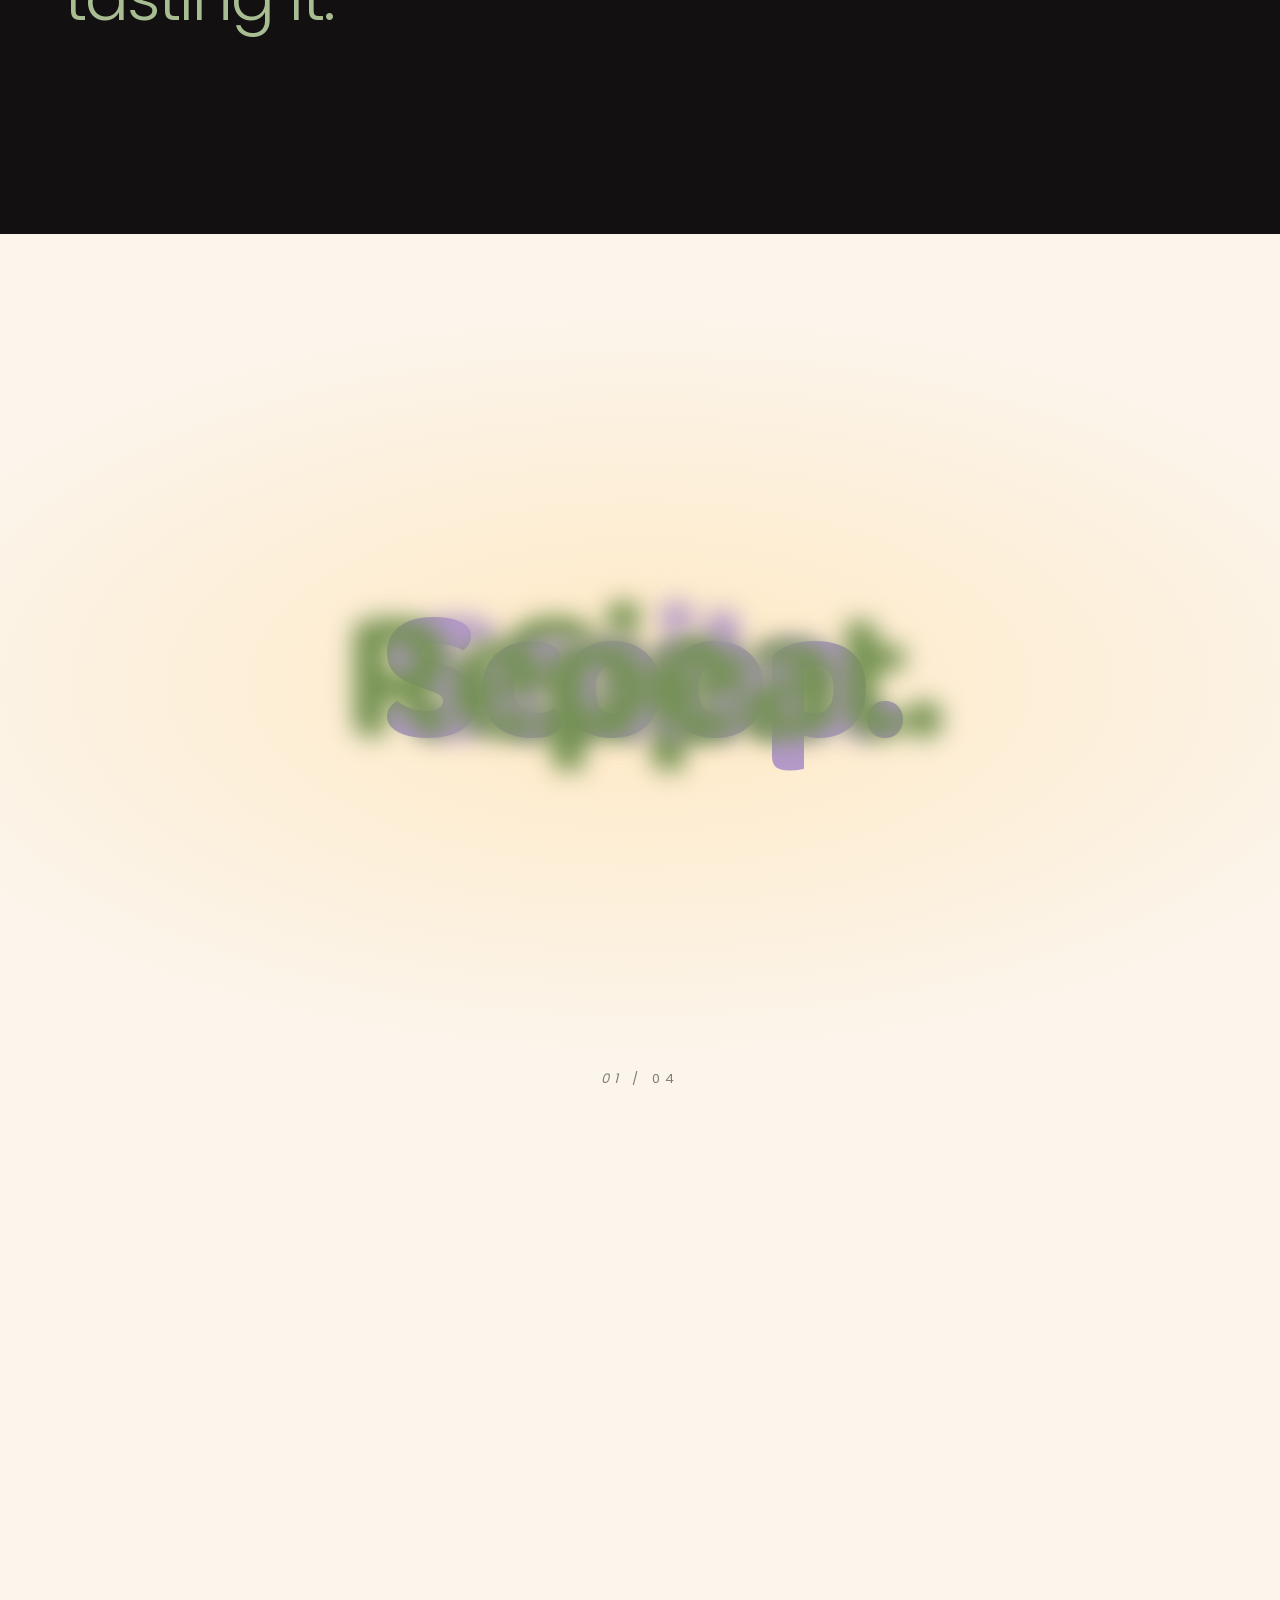
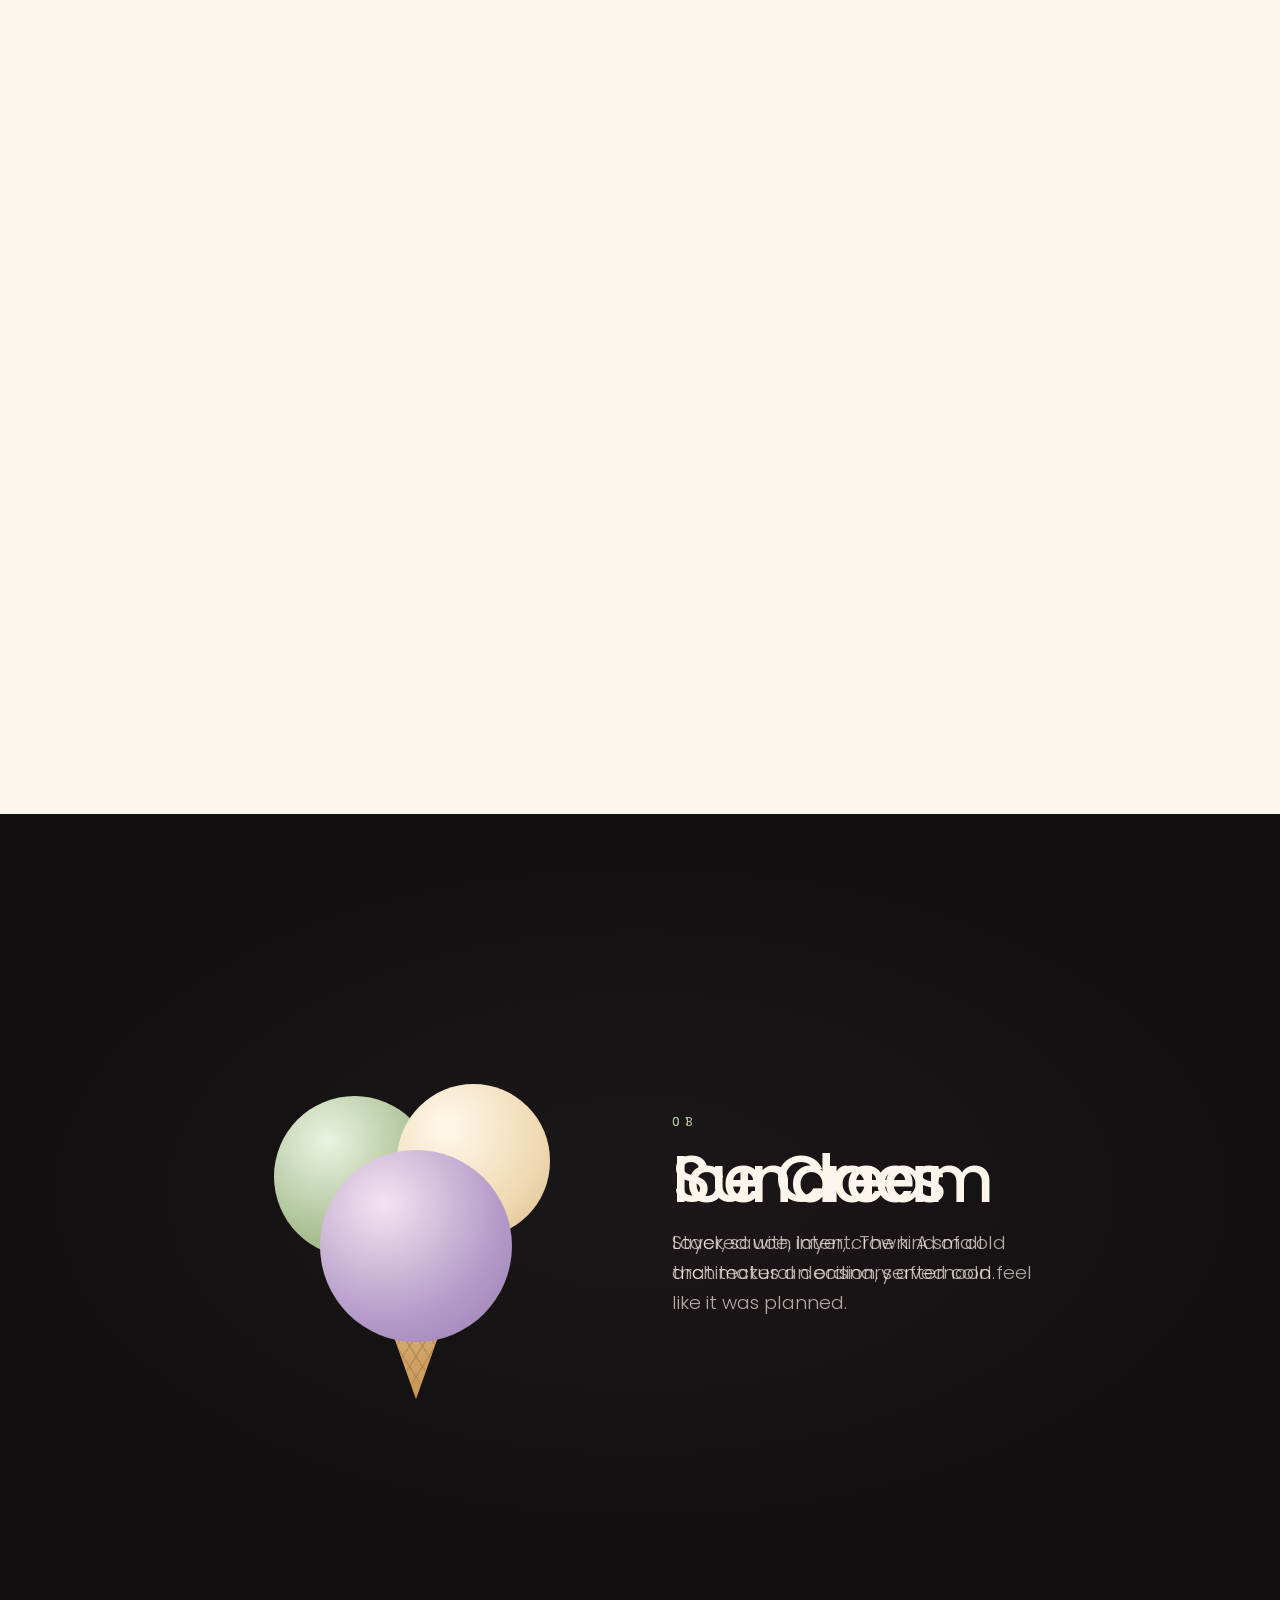
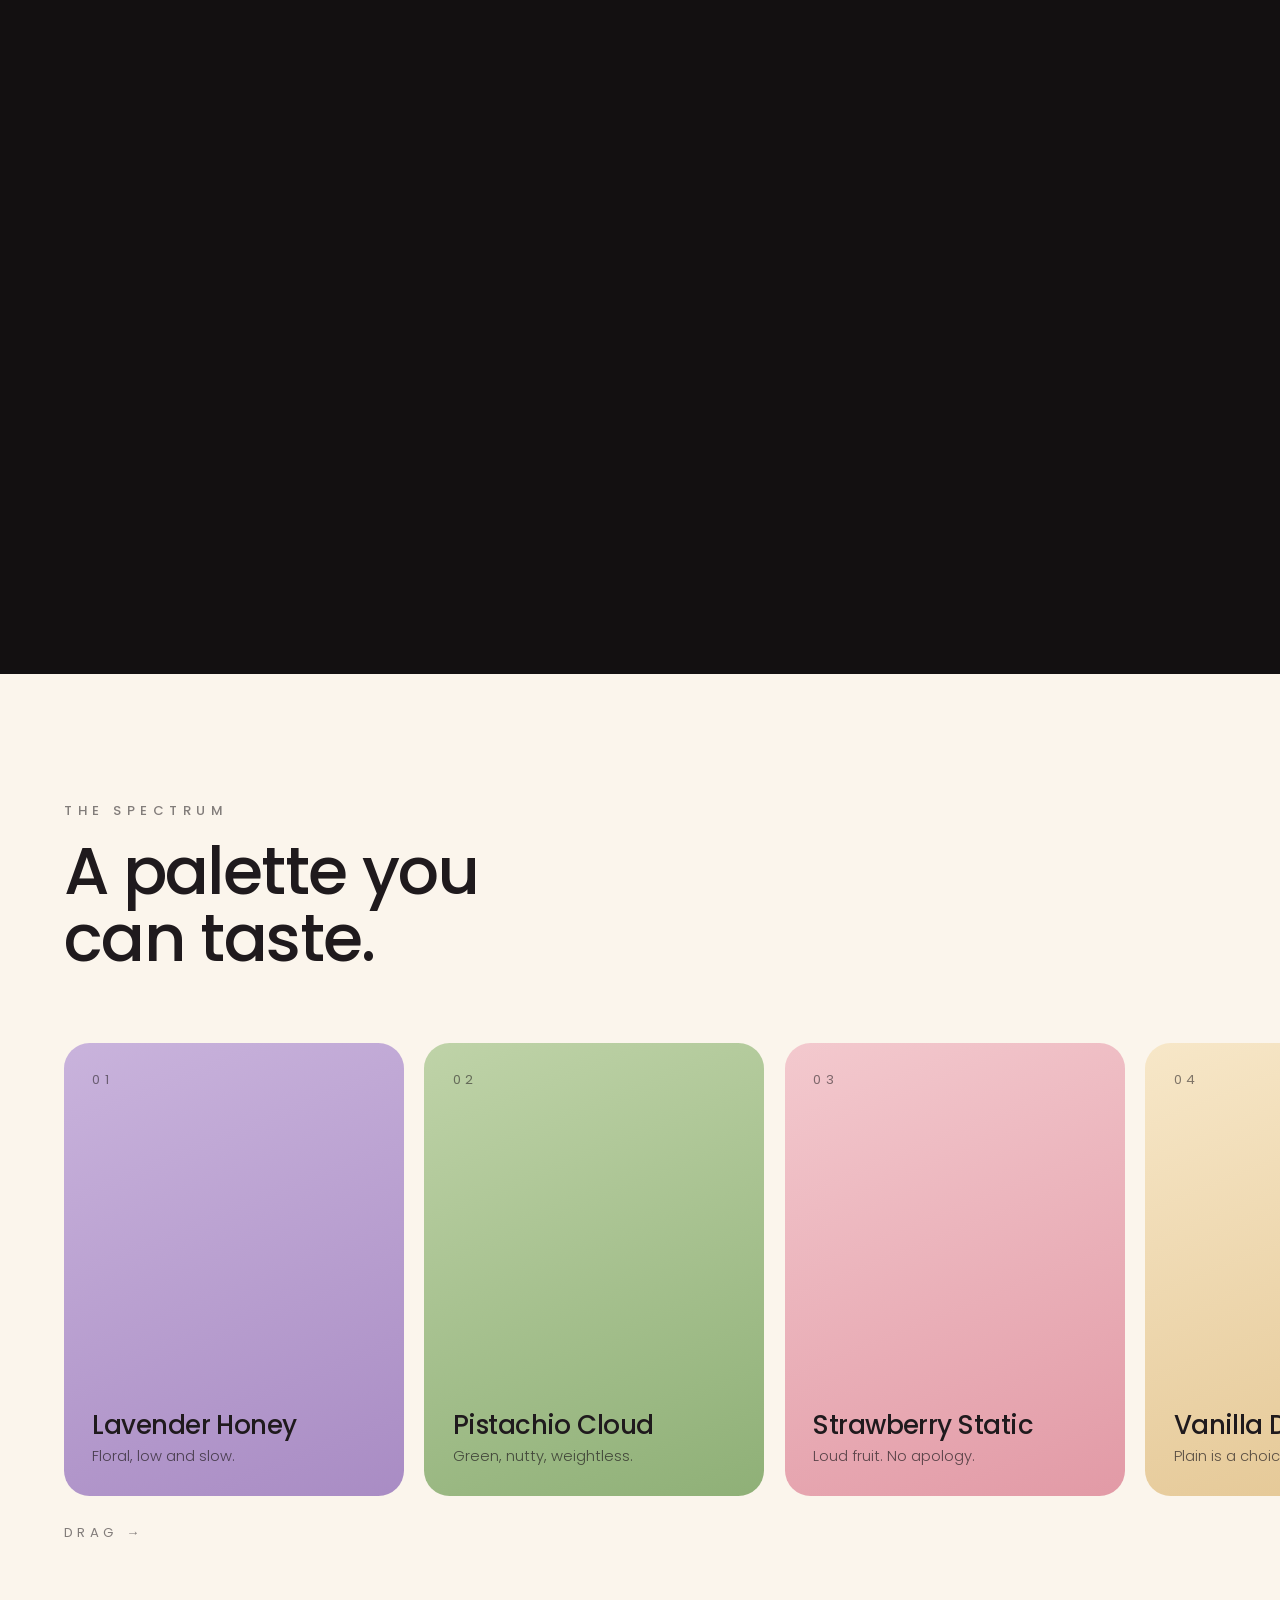
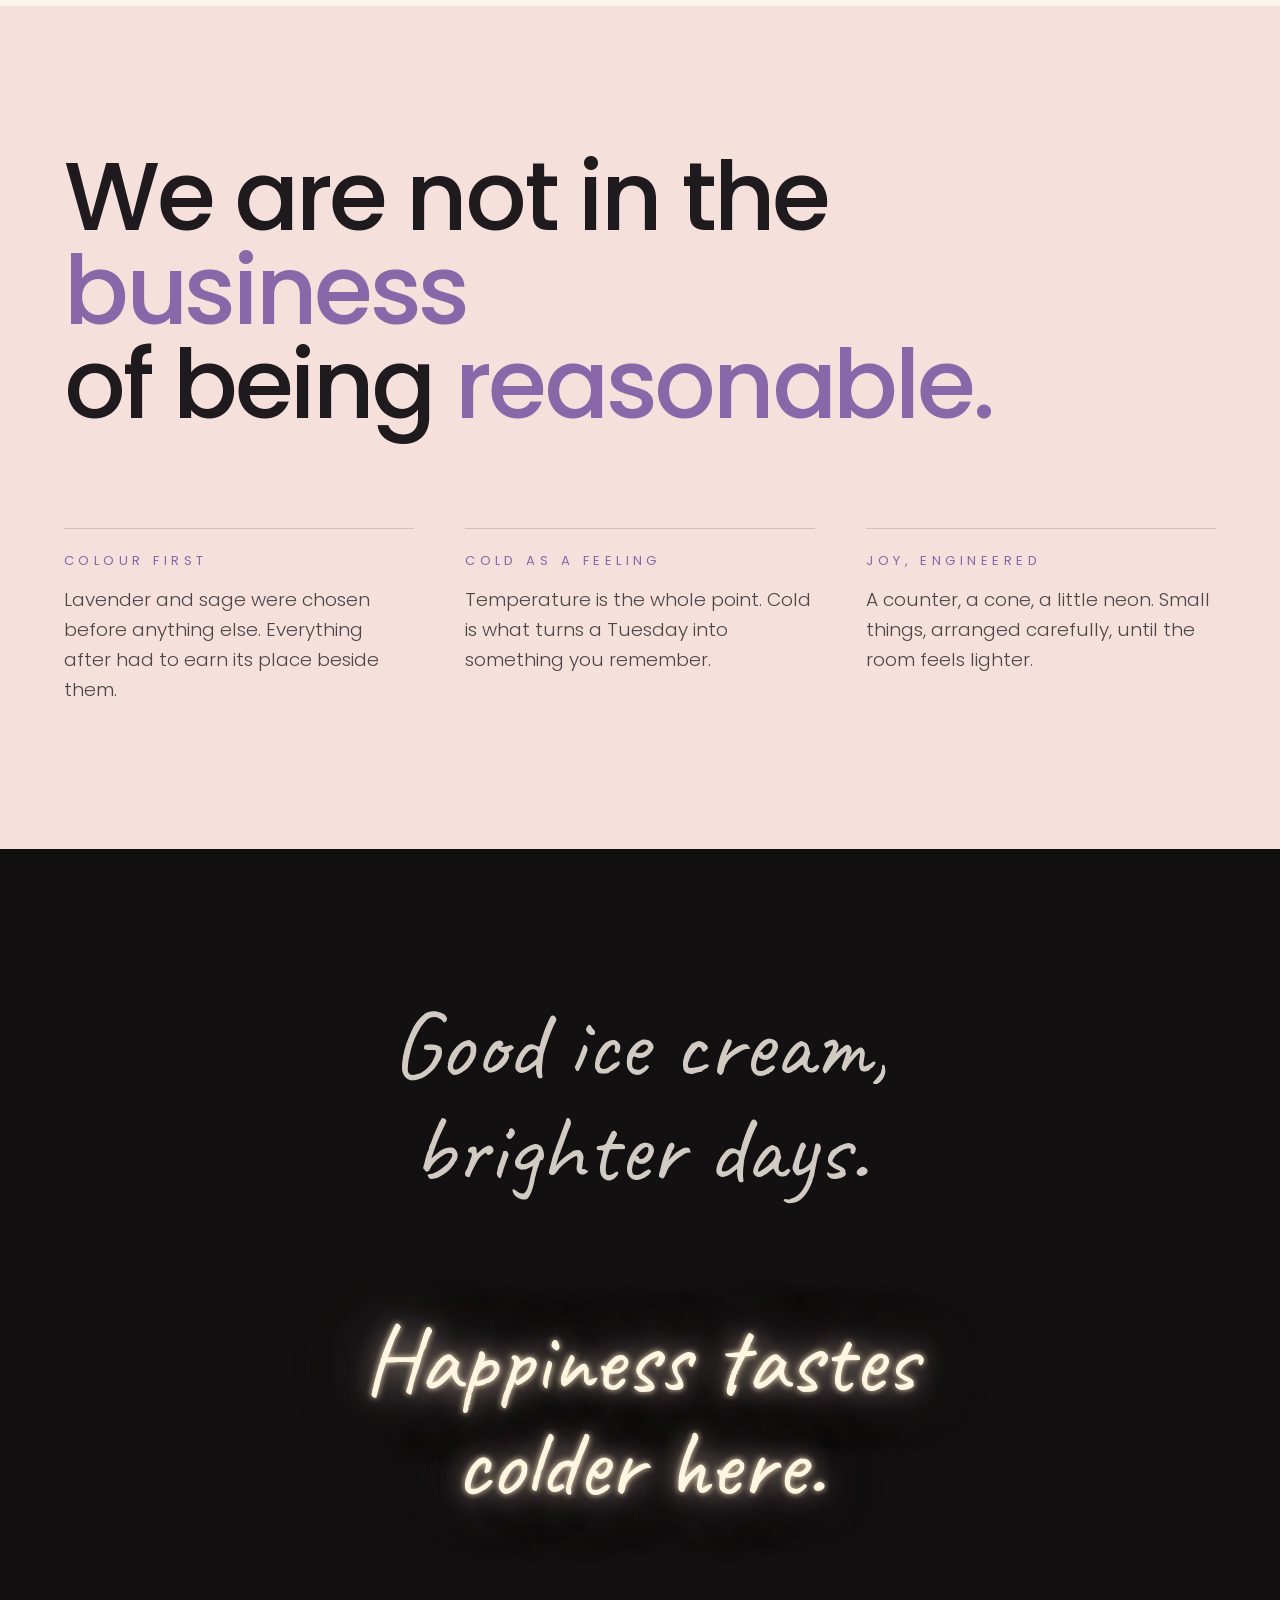
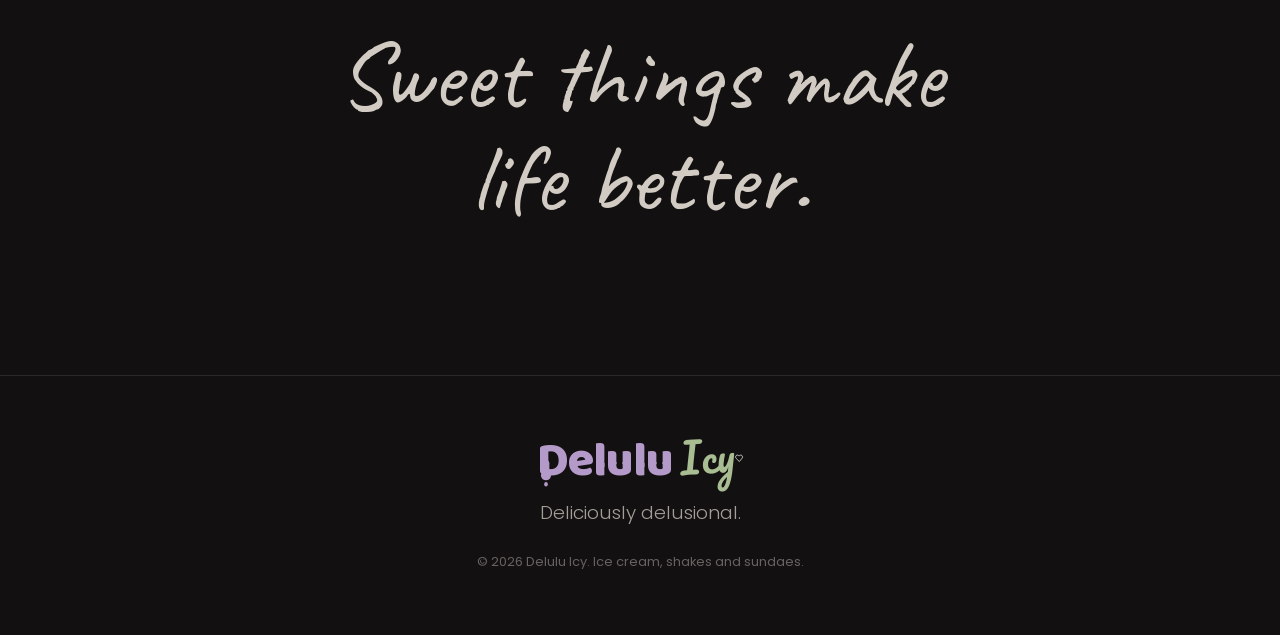
==== commit 6128922d: "Make flavour cards render without inline styles or custom-property support The cards were painted by" ====
--- a/index.html
+++ b/index.html
@@ -30,7 +30,7 @@
 <link rel="preload" href="/assets/fonts/baloo2-800.woff2" as="font" type="font/woff2" crossorigin>
 <link rel="preload" href="/assets/fonts/poppins-400.woff2" as="font" type="font/woff2" crossorigin>
 <link rel="preload" href="/assets/fonts/poppins-500.woff2" as="font" type="font/woff2" crossorigin>
-<link rel="stylesheet" href="/assets/css/styles.css">
+<link rel="stylesheet" href="/assets/css/styles.css?v=2">
 
 <script type="application/ld+json">
 {
@@ -192,13 +192,13 @@
     </div>
 
     <ul class="rail" tabindex="0" aria-label="Flavour spectrum, scroll horizontally">
-      <li class="chip" style="--c1:#C9B3DC; --c2:#A98CC4"><span class="chip__n">01</span><h3>Lavender Honey</h3><p>Floral, low and slow.</p></li>
-      <li class="chip" style="--c1:#BFD3A8; --c2:#8FB077"><span class="chip__n">02</span><h3>Pistachio Cloud</h3><p>Green, nutty, weightless.</p></li>
-      <li class="chip" style="--c1:#F3C9CE; --c2:#E29AA6"><span class="chip__n">03</span><h3>Strawberry Static</h3><p>Loud fruit. No apology.</p></li>
-      <li class="chip" style="--c1:#F7E7C8; --c2:#E3C591"><span class="chip__n">04</span><h3>Vanilla Delusion</h3><p>Plain is a choice.</p></li>
-      <li class="chip" style="--c1:#B9CFA4; --c2:#7E9B6A"><span class="chip__n">05</span><h3>Matcha Mirage</h3><p>Bitter, then not.</p></li>
-      <li class="chip" style="--c1:#D8C3B1; --c2:#B2917A"><span class="chip__n">06</span><h3>Salted Cocoa</h3><p>Dark, with a temper.</p></li>
-      <li class="chip" style="--c1:#E7D3EC; --c2:#C3A4D3"><span class="chip__n">07</span><h3>Blueberry Hour</h3><p>Dusk in a scoop.</p></li>
+      <li class="chip"><span class="chip__n">01</span><h3>Lavender Honey</h3><p>Floral, low and slow.</p></li>
+      <li class="chip"><span class="chip__n">02</span><h3>Pistachio Cloud</h3><p>Green, nutty, weightless.</p></li>
+      <li class="chip"><span class="chip__n">03</span><h3>Strawberry Static</h3><p>Loud fruit. No apology.</p></li>
+      <li class="chip"><span class="chip__n">04</span><h3>Vanilla Delusion</h3><p>Plain is a choice.</p></li>
+      <li class="chip"><span class="chip__n">05</span><h3>Matcha Mirage</h3><p>Bitter, then not.</p></li>
+      <li class="chip"><span class="chip__n">06</span><h3>Salted Cocoa</h3><p>Dark, with a temper.</p></li>
+      <li class="chip"><span class="chip__n">07</span><h3>Blueberry Hour</h3><p>Dusk in a scoop.</p></li>
     </ul>
     <p class="rail__hint" aria-hidden="true">Drag&nbsp;→</p>
   </section>
@@ -236,6 +236,6 @@
   </div>
 </footer>
 
-<script src="/assets/js/main.js" defer></script>
+<script src="/assets/js/main.js?v=2" defer></script>
 </body>
 </html>
--- a/assets/css/styles.css
+++ b/assets/css/styles.css
@@ -342,19 +342,36 @@
 .rail{
   display:flex;gap:clamp(.9rem,1.6vw,1.6rem);
   overflow-x:auto;scroll-snap-type:x mandatory;
+  align-items:flex-start;              /* never stretch — see .chip sizing below */
   padding-inline:var(--pad);padding-bottom:1.6rem;
   scrollbar-width:none;-webkit-overflow-scrolling:touch;overscroll-behavior-x:contain;
 }
 .rail::-webkit-scrollbar{display:none}
 .chip{
   scroll-snap-align:center;flex:0 0 auto;
-  width:clamp(220px,64vw,340px);aspect-ratio:3/4;
+  /* Width AND height are stated outright. Sizing a flex item by aspect-ratio
+     alone makes its cross size circular, and WebKit resolves that to zero —
+     which silently empties the whole rail. The ratio stays 3:4. */
+  width:clamp(220px,64vw,340px);
+  height:clamp(293px,85.33vw,453px);
   border-radius:clamp(18px,2vw,28px);padding:clamp(1.3rem,2.2vw,2rem);
-  background:linear-gradient(158deg,var(--c1),var(--c2));
+  /* Solid colour first: if the gradient or the custom properties ever fail
+     to resolve, the card is still a card and not a transparent box. */
+  background-color:var(--c1,#C9B3DC);
+  background-image:linear-gradient(158deg,var(--c1,#C9B3DC),var(--c2,#A98CC4));
   color:var(--ink);display:flex;flex-direction:column;justify-content:flex-end;
   position:relative;isolation:isolate;
   transition:transform .6s var(--ease),box-shadow .6s var(--ease);
 }
+
+/* Flavour colours live here, not in inline style attributes. */
+.chip:nth-child(1){--c1:#C9B3DC;--c2:#A98CC4}
+.chip:nth-child(2){--c1:#BFD3A8;--c2:#8FB077}
+.chip:nth-child(3){--c1:#F3C9CE;--c2:#E29AA6}
+.chip:nth-child(4){--c1:#F7E7C8;--c2:#E3C591}
+.chip:nth-child(5){--c1:#B9CFA4;--c2:#7E9B6A}
+.chip:nth-child(6){--c1:#D8C3B1;--c2:#B2917A}
+.chip:nth-child(7){--c1:#E7D3EC;--c2:#C3A4D3}
 .chip:hover{transform:translateY(-8px);box-shadow:0 26px 50px -22px rgba(31,26,29,.42)}
 .chip__n{position:absolute;top:clamp(1.1rem,2vw,1.8rem);left:clamp(1.3rem,2.2vw,2rem);
   font-size:var(--t-eyebrow);letter-spacing:.34em;opacity:.55}
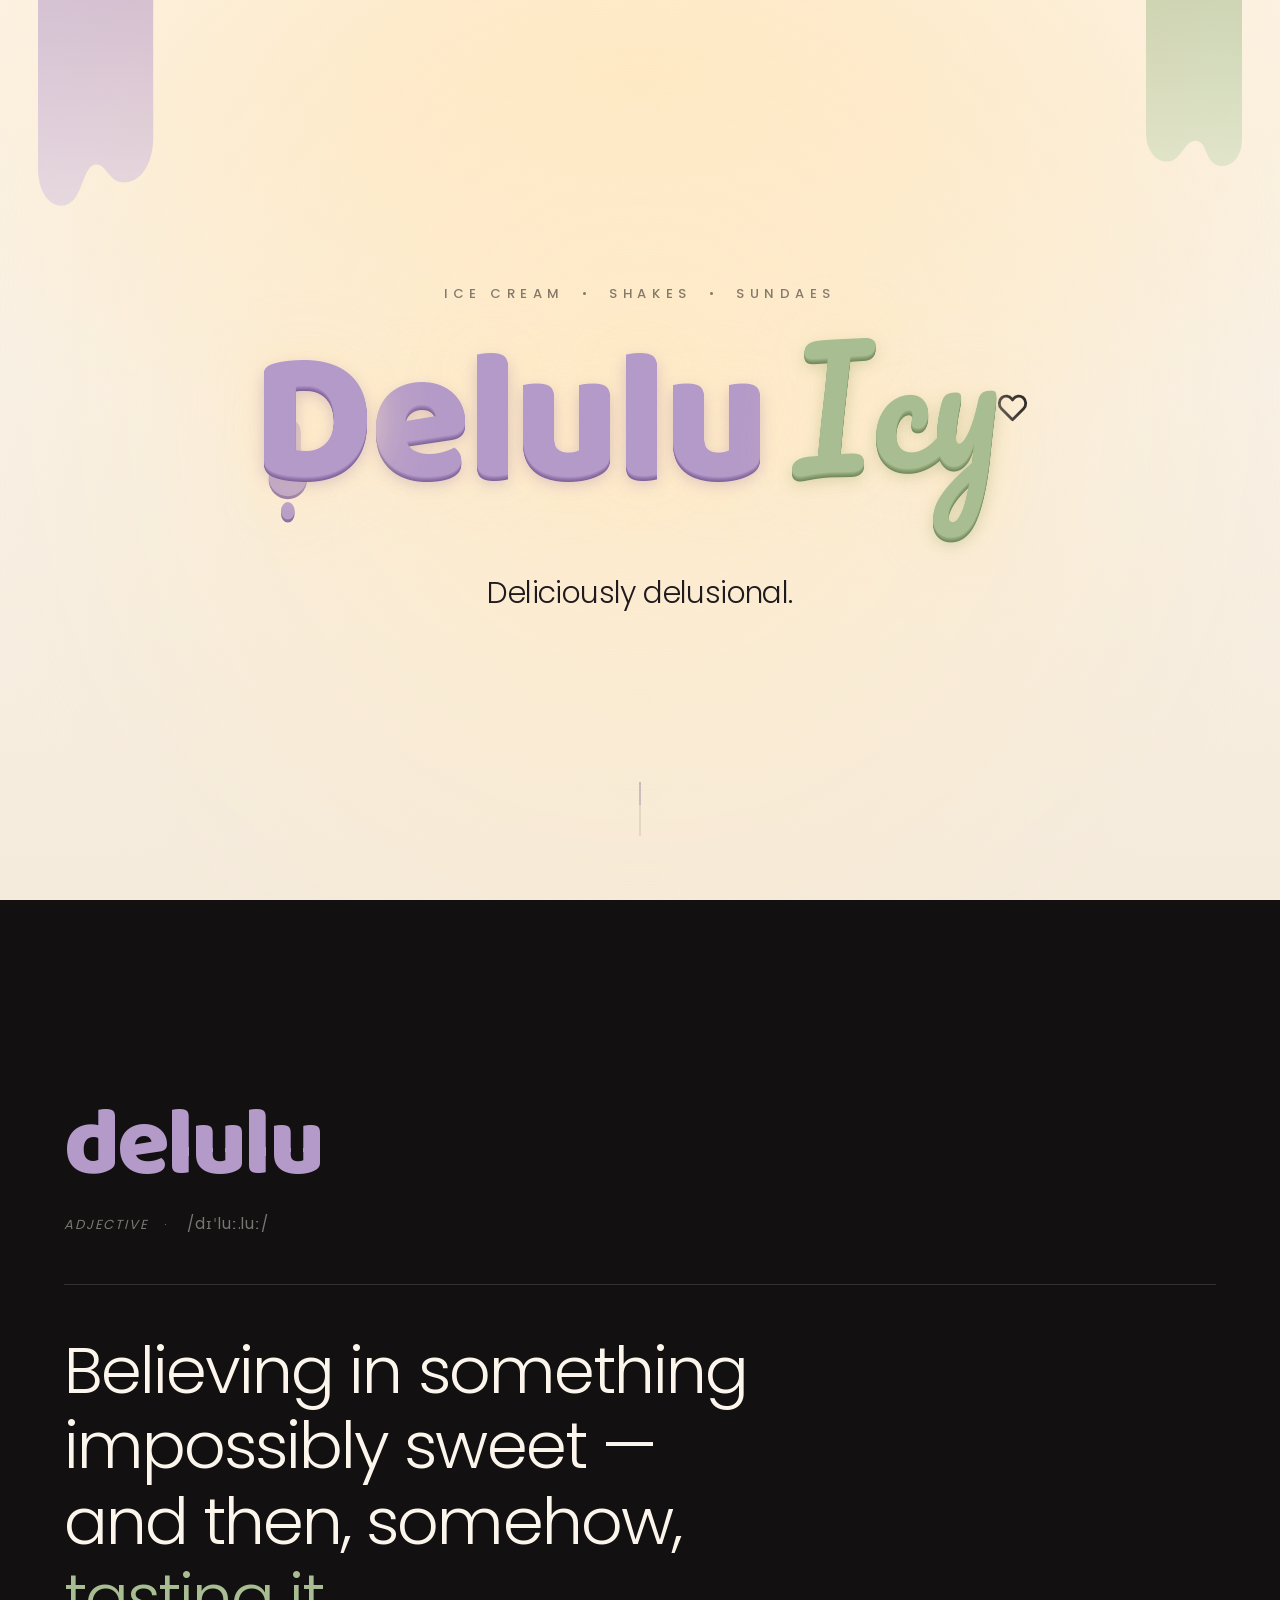
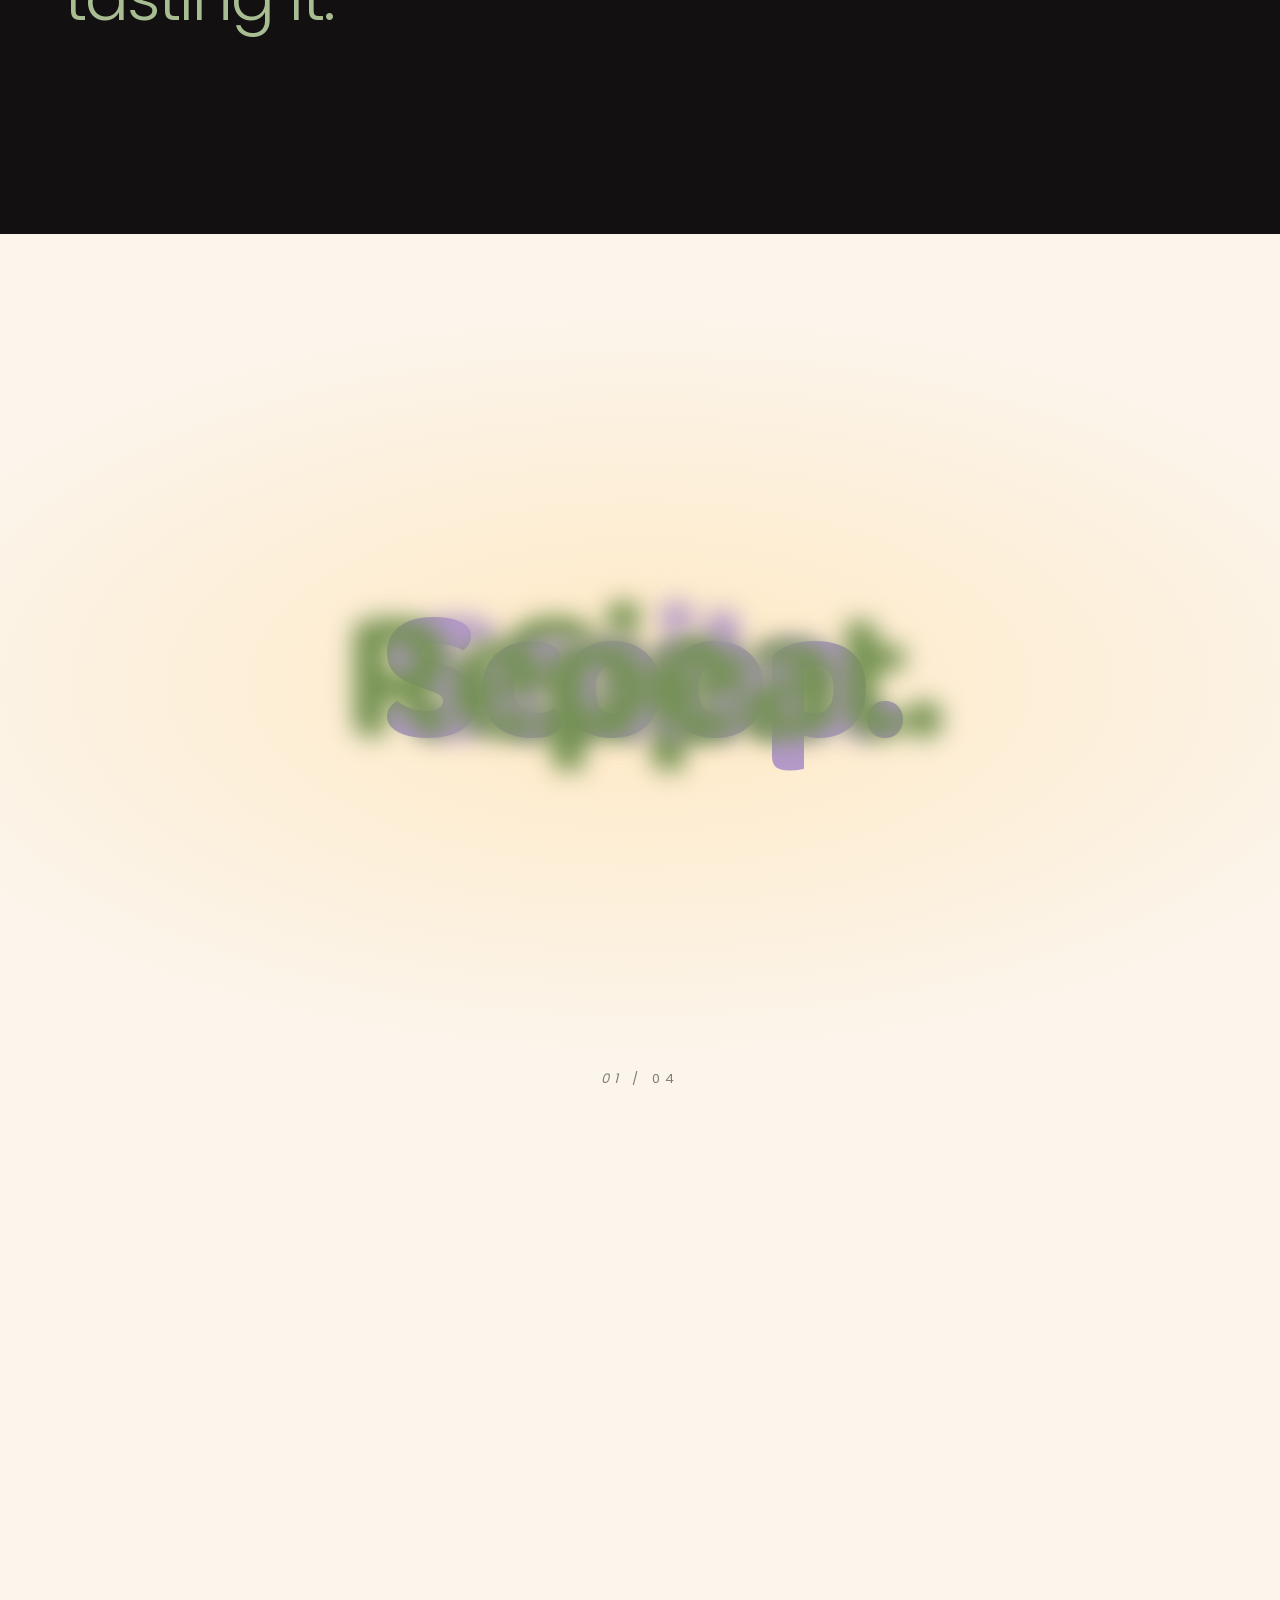
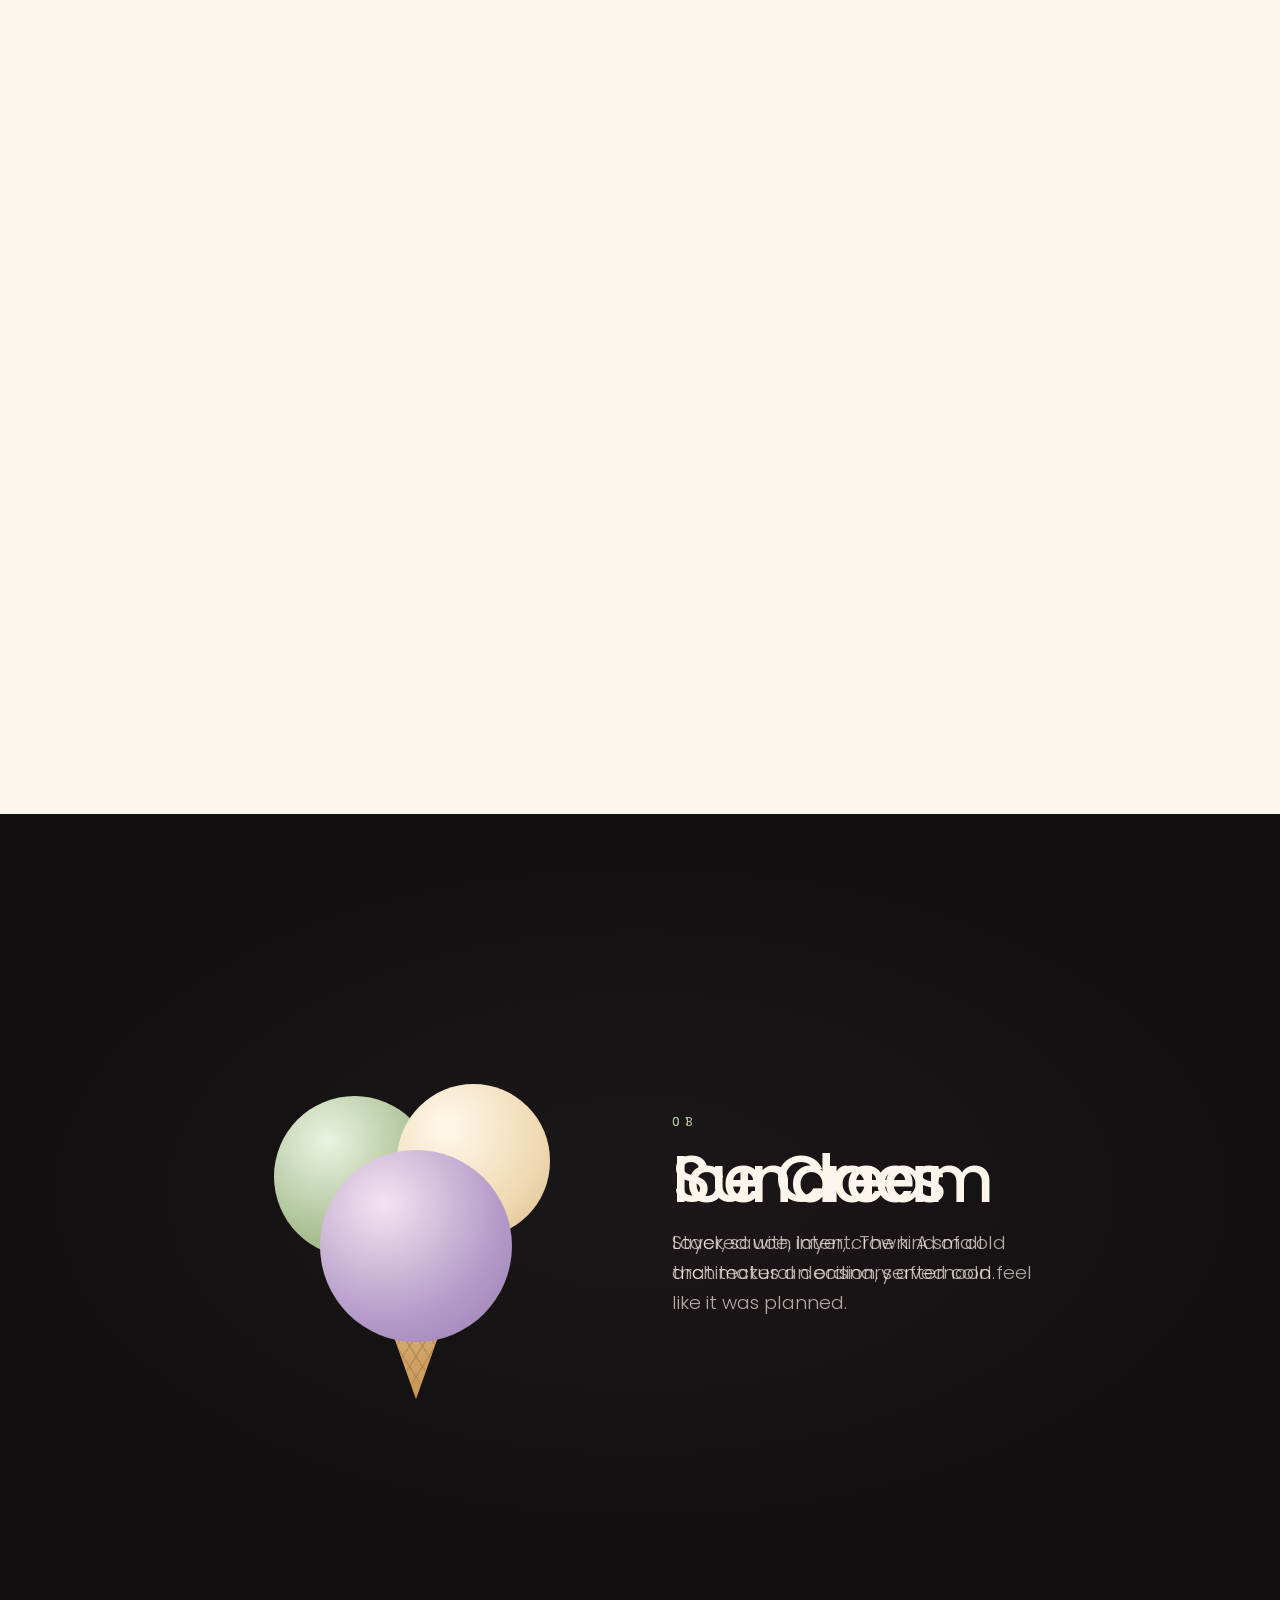
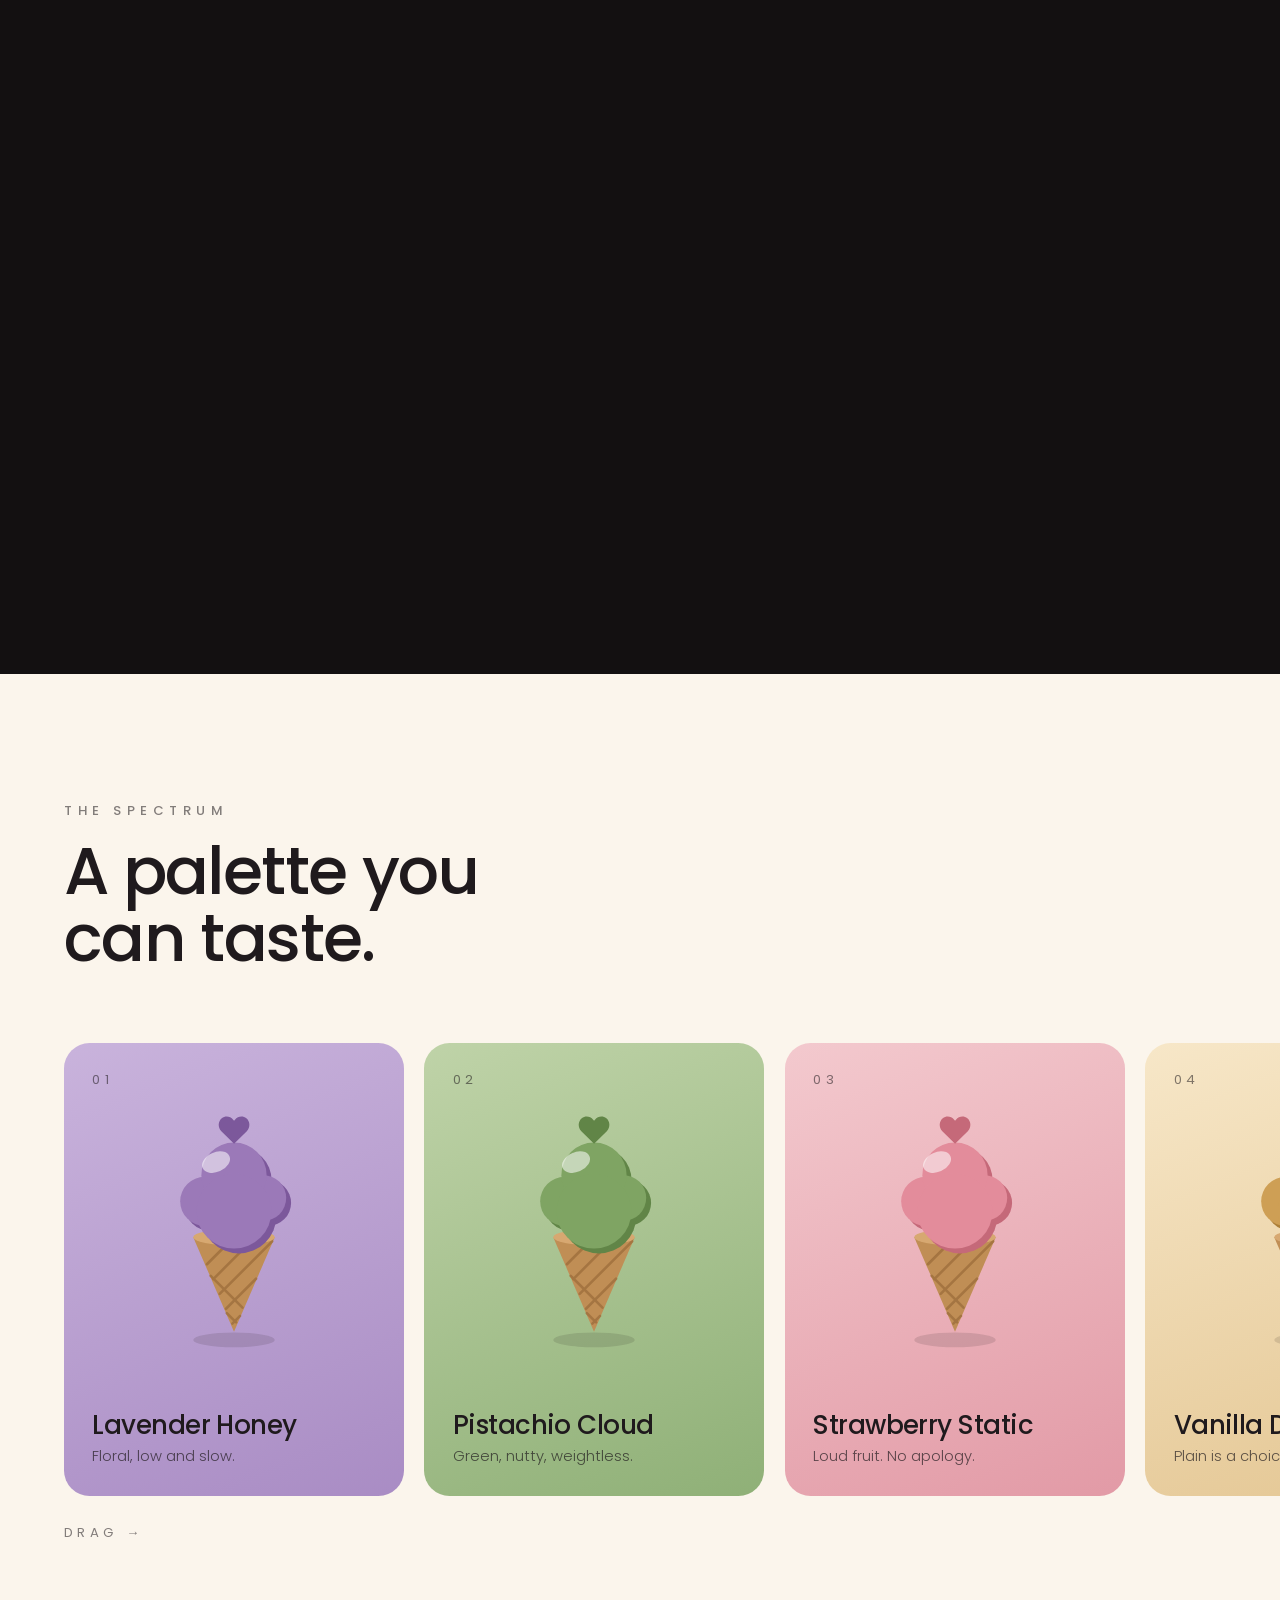
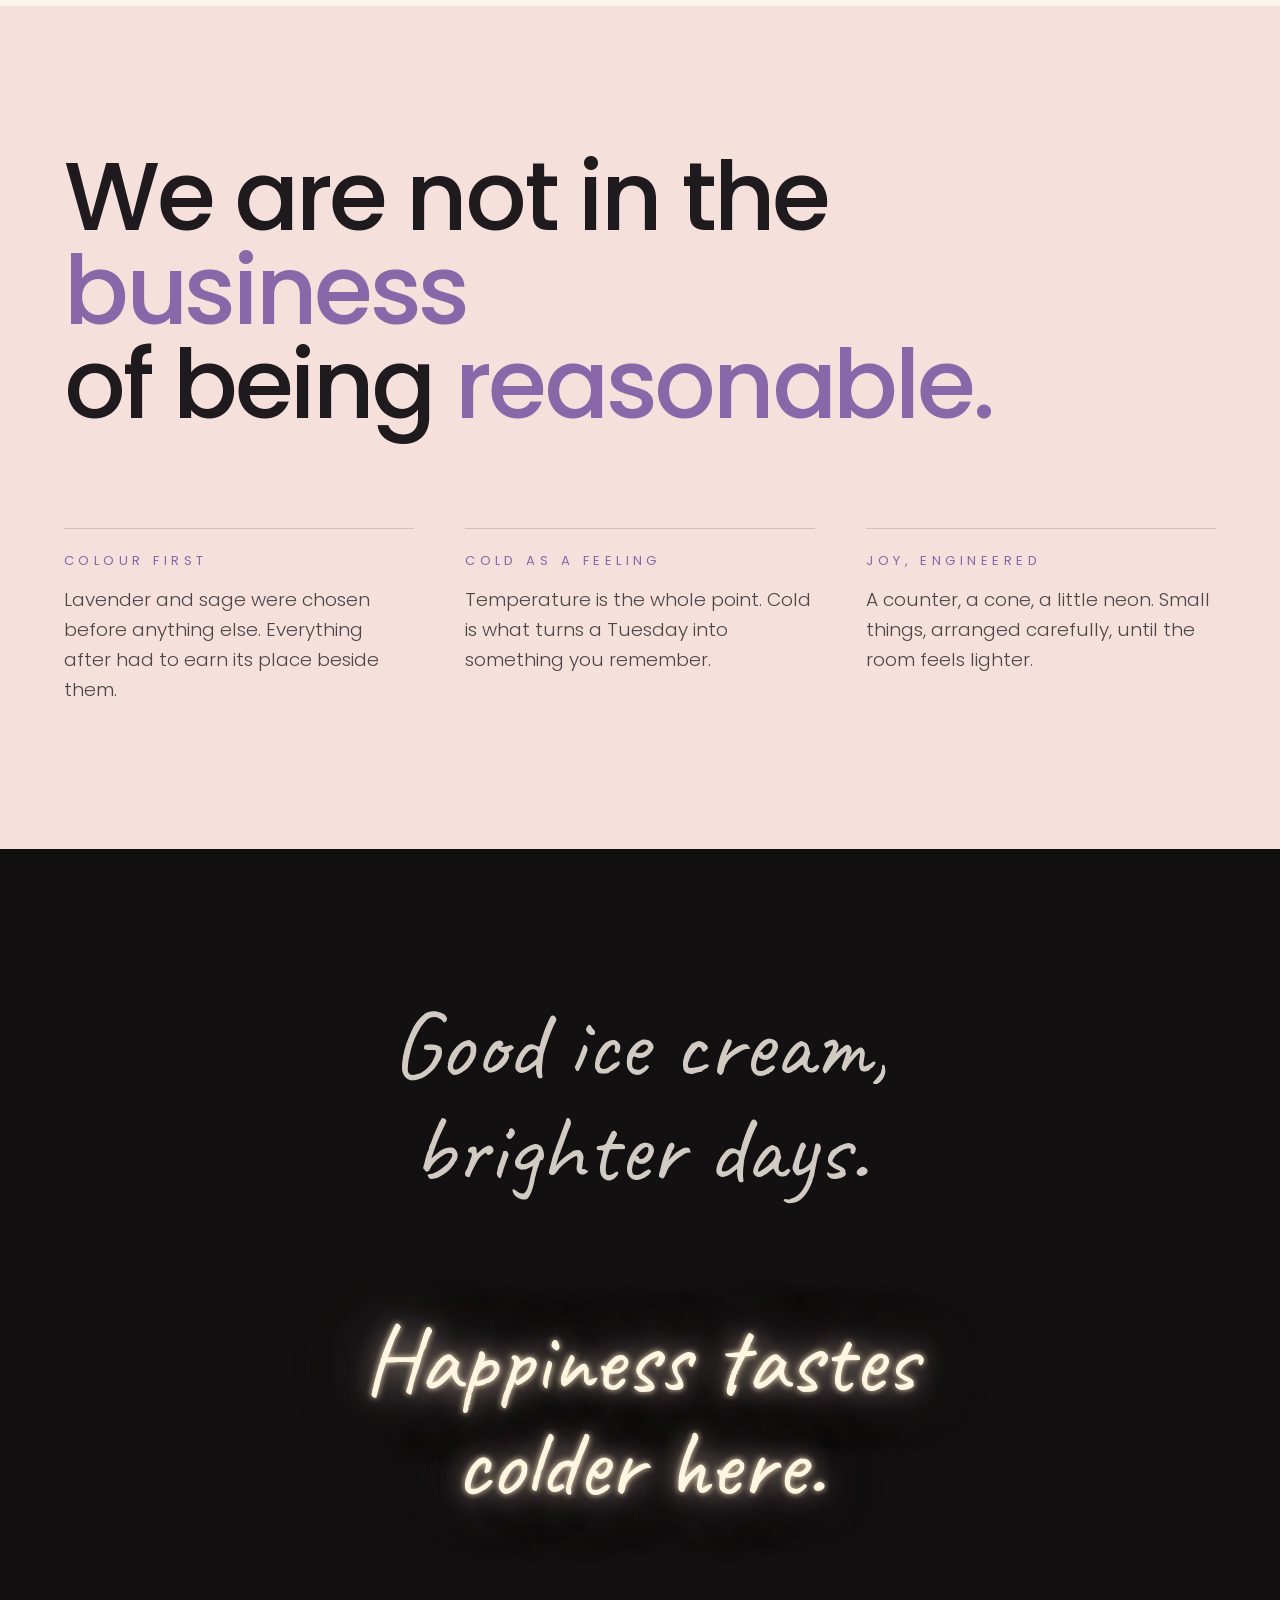
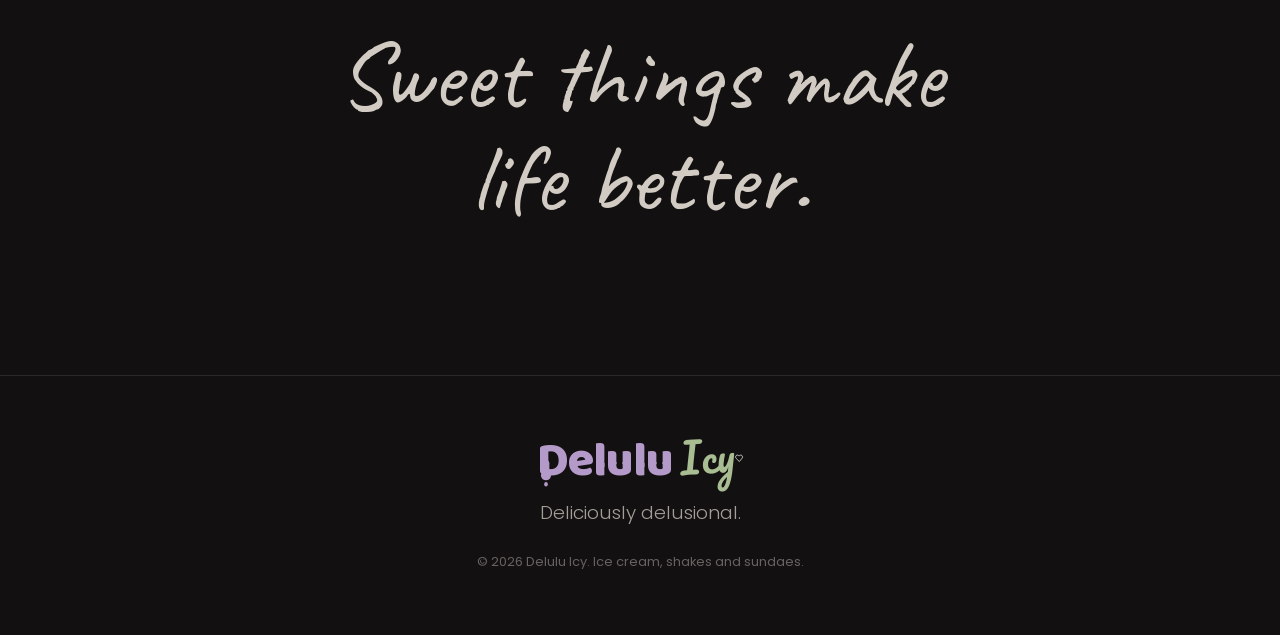
==== commit ae1f5102: "Give flavour cards a scoop: brand cone illustration per flavour The cards were a colour field with a" ====
--- a/index.html
+++ b/index.html
@@ -30,7 +30,7 @@
 <link rel="preload" href="/assets/fonts/baloo2-800.woff2" as="font" type="font/woff2" crossorigin>
 <link rel="preload" href="/assets/fonts/poppins-400.woff2" as="font" type="font/woff2" crossorigin>
 <link rel="preload" href="/assets/fonts/poppins-500.woff2" as="font" type="font/woff2" crossorigin>
-<link rel="stylesheet" href="/assets/css/styles.css?v=2">
+<link rel="stylesheet" href="/assets/css/styles.css?v=8">
 
 <script type="application/ld+json">
 {
@@ -192,13 +192,13 @@
     </div>
 
     <ul class="rail" tabindex="0" aria-label="Flavour spectrum, scroll horizontally">
-      <li class="chip"><span class="chip__n">01</span><h3>Lavender Honey</h3><p>Floral, low and slow.</p></li>
-      <li class="chip"><span class="chip__n">02</span><h3>Pistachio Cloud</h3><p>Green, nutty, weightless.</p></li>
-      <li class="chip"><span class="chip__n">03</span><h3>Strawberry Static</h3><p>Loud fruit. No apology.</p></li>
-      <li class="chip"><span class="chip__n">04</span><h3>Vanilla Delusion</h3><p>Plain is a choice.</p></li>
-      <li class="chip"><span class="chip__n">05</span><h3>Matcha Mirage</h3><p>Bitter, then not.</p></li>
-      <li class="chip"><span class="chip__n">06</span><h3>Salted Cocoa</h3><p>Dark, with a temper.</p></li>
-      <li class="chip"><span class="chip__n">07</span><h3>Blueberry Hour</h3><p>Dusk in a scoop.</p></li>
+      <li class="chip"><span class="chip__n">01</span><svg class="chip__art" viewBox="0 0 120 150" aria-hidden="true" focusable="false"><ellipse class="art-sh" cx="60" cy="143" rx="25" ry="4.5"/><path class="art-cone" d="M35 80h50l-25 58z"/><g class="art-waffle"><path d="M45.7 103.7 65.2 123.2"/><path d="M55.6 126.6 61.3 132.3"/><path d="M43.4 96.6 59.2 80.8"/><path d="M47.3 105.7 72.1 80.9"/><path d="M51.2 114.8 83.4 82.6"/><path d="M55.1 123.9 73.5 105.5"/><path d="M59.0 133.0 63.7 128.3"/></g><ellipse class="art-rim" cx="60" cy="80" rx="25" ry="5"/><g class="art-shade"><circle cx="45" cy="61" r="15"/><circle cx="81" cy="59" r="14"/><circle cx="63" cy="45" r="20"/><circle cx="63" cy="67" r="23"/></g><g class="art-scoop"><circle cx="42" cy="58" r="15"/><circle cx="78" cy="56" r="14"/><circle cx="60" cy="42" r="20"/><circle cx="60" cy="64" r="23"/></g><ellipse class="art-gl" cx="49" cy="34" rx="9" ry="6" transform="rotate(-24 49 34)"/><path class="art-heart" d="M12 20.4 3.5 12C1.1 9.6 1.2 5.6 3.8 3.4 6.1 1.4 9.5 1.9 11.4 4.3l.6.8.6-.8c1.9-2.4 5.3-2.9 7.6-.9 2.6 2.2 2.7 6.2.3 8.6z" transform="translate(49 4) scale(.92)"/></svg><h3>Lavender Honey</h3><p>Floral, low and slow.</p></li>
+      <li class="chip"><span class="chip__n">02</span><svg class="chip__art" viewBox="0 0 120 150" aria-hidden="true" focusable="false"><ellipse class="art-sh" cx="60" cy="143" rx="25" ry="4.5"/><path class="art-cone" d="M35 80h50l-25 58z"/><g class="art-waffle"><path d="M45.7 103.7 65.2 123.2"/><path d="M55.6 126.6 61.3 132.3"/><path d="M43.4 96.6 59.2 80.8"/><path d="M47.3 105.7 72.1 80.9"/><path d="M51.2 114.8 83.4 82.6"/><path d="M55.1 123.9 73.5 105.5"/><path d="M59.0 133.0 63.7 128.3"/></g><ellipse class="art-rim" cx="60" cy="80" rx="25" ry="5"/><g class="art-shade"><circle cx="45" cy="61" r="15"/><circle cx="81" cy="59" r="14"/><circle cx="63" cy="45" r="20"/><circle cx="63" cy="67" r="23"/></g><g class="art-scoop"><circle cx="42" cy="58" r="15"/><circle cx="78" cy="56" r="14"/><circle cx="60" cy="42" r="20"/><circle cx="60" cy="64" r="23"/></g><ellipse class="art-gl" cx="49" cy="34" rx="9" ry="6" transform="rotate(-24 49 34)"/><path class="art-heart" d="M12 20.4 3.5 12C1.1 9.6 1.2 5.6 3.8 3.4 6.1 1.4 9.5 1.9 11.4 4.3l.6.8.6-.8c1.9-2.4 5.3-2.9 7.6-.9 2.6 2.2 2.7 6.2.3 8.6z" transform="translate(49 4) scale(.92)"/></svg><h3>Pistachio Cloud</h3><p>Green, nutty, weightless.</p></li>
+      <li class="chip"><span class="chip__n">03</span><svg class="chip__art" viewBox="0 0 120 150" aria-hidden="true" focusable="false"><ellipse class="art-sh" cx="60" cy="143" rx="25" ry="4.5"/><path class="art-cone" d="M35 80h50l-25 58z"/><g class="art-waffle"><path d="M45.7 103.7 65.2 123.2"/><path d="M55.6 126.6 61.3 132.3"/><path d="M43.4 96.6 59.2 80.8"/><path d="M47.3 105.7 72.1 80.9"/><path d="M51.2 114.8 83.4 82.6"/><path d="M55.1 123.9 73.5 105.5"/><path d="M59.0 133.0 63.7 128.3"/></g><ellipse class="art-rim" cx="60" cy="80" rx="25" ry="5"/><g class="art-shade"><circle cx="45" cy="61" r="15"/><circle cx="81" cy="59" r="14"/><circle cx="63" cy="45" r="20"/><circle cx="63" cy="67" r="23"/></g><g class="art-scoop"><circle cx="42" cy="58" r="15"/><circle cx="78" cy="56" r="14"/><circle cx="60" cy="42" r="20"/><circle cx="60" cy="64" r="23"/></g><ellipse class="art-gl" cx="49" cy="34" rx="9" ry="6" transform="rotate(-24 49 34)"/><path class="art-heart" d="M12 20.4 3.5 12C1.1 9.6 1.2 5.6 3.8 3.4 6.1 1.4 9.5 1.9 11.4 4.3l.6.8.6-.8c1.9-2.4 5.3-2.9 7.6-.9 2.6 2.2 2.7 6.2.3 8.6z" transform="translate(49 4) scale(.92)"/></svg><h3>Strawberry Static</h3><p>Loud fruit. No apology.</p></li>
+      <li class="chip"><span class="chip__n">04</span><svg class="chip__art" viewBox="0 0 120 150" aria-hidden="true" focusable="false"><ellipse class="art-sh" cx="60" cy="143" rx="25" ry="4.5"/><path class="art-cone" d="M35 80h50l-25 58z"/><g class="art-waffle"><path d="M45.7 103.7 65.2 123.2"/><path d="M55.6 126.6 61.3 132.3"/><path d="M43.4 96.6 59.2 80.8"/><path d="M47.3 105.7 72.1 80.9"/><path d="M51.2 114.8 83.4 82.6"/><path d="M55.1 123.9 73.5 105.5"/><path d="M59.0 133.0 63.7 128.3"/></g><ellipse class="art-rim" cx="60" cy="80" rx="25" ry="5"/><g class="art-shade"><circle cx="45" cy="61" r="15"/><circle cx="81" cy="59" r="14"/><circle cx="63" cy="45" r="20"/><circle cx="63" cy="67" r="23"/></g><g class="art-scoop"><circle cx="42" cy="58" r="15"/><circle cx="78" cy="56" r="14"/><circle cx="60" cy="42" r="20"/><circle cx="60" cy="64" r="23"/></g><ellipse class="art-gl" cx="49" cy="34" rx="9" ry="6" transform="rotate(-24 49 34)"/><path class="art-heart" d="M12 20.4 3.5 12C1.1 9.6 1.2 5.6 3.8 3.4 6.1 1.4 9.5 1.9 11.4 4.3l.6.8.6-.8c1.9-2.4 5.3-2.9 7.6-.9 2.6 2.2 2.7 6.2.3 8.6z" transform="translate(49 4) scale(.92)"/></svg><h3>Vanilla Delusion</h3><p>Plain is a choice.</p></li>
+      <li class="chip"><span class="chip__n">05</span><svg class="chip__art" viewBox="0 0 120 150" aria-hidden="true" focusable="false"><ellipse class="art-sh" cx="60" cy="143" rx="25" ry="4.5"/><path class="art-cone" d="M35 80h50l-25 58z"/><g class="art-waffle"><path d="M45.7 103.7 65.2 123.2"/><path d="M55.6 126.6 61.3 132.3"/><path d="M43.4 96.6 59.2 80.8"/><path d="M47.3 105.7 72.1 80.9"/><path d="M51.2 114.8 83.4 82.6"/><path d="M55.1 123.9 73.5 105.5"/><path d="M59.0 133.0 63.7 128.3"/></g><ellipse class="art-rim" cx="60" cy="80" rx="25" ry="5"/><g class="art-shade"><circle cx="45" cy="61" r="15"/><circle cx="81" cy="59" r="14"/><circle cx="63" cy="45" r="20"/><circle cx="63" cy="67" r="23"/></g><g class="art-scoop"><circle cx="42" cy="58" r="15"/><circle cx="78" cy="56" r="14"/><circle cx="60" cy="42" r="20"/><circle cx="60" cy="64" r="23"/></g><ellipse class="art-gl" cx="49" cy="34" rx="9" ry="6" transform="rotate(-24 49 34)"/><path class="art-heart" d="M12 20.4 3.5 12C1.1 9.6 1.2 5.6 3.8 3.4 6.1 1.4 9.5 1.9 11.4 4.3l.6.8.6-.8c1.9-2.4 5.3-2.9 7.6-.9 2.6 2.2 2.7 6.2.3 8.6z" transform="translate(49 4) scale(.92)"/></svg><h3>Matcha Mirage</h3><p>Bitter, then not.</p></li>
+      <li class="chip"><span class="chip__n">06</span><svg class="chip__art" viewBox="0 0 120 150" aria-hidden="true" focusable="false"><ellipse class="art-sh" cx="60" cy="143" rx="25" ry="4.5"/><path class="art-cone" d="M35 80h50l-25 58z"/><g class="art-waffle"><path d="M45.7 103.7 65.2 123.2"/><path d="M55.6 126.6 61.3 132.3"/><path d="M43.4 96.6 59.2 80.8"/><path d="M47.3 105.7 72.1 80.9"/><path d="M51.2 114.8 83.4 82.6"/><path d="M55.1 123.9 73.5 105.5"/><path d="M59.0 133.0 63.7 128.3"/></g><ellipse class="art-rim" cx="60" cy="80" rx="25" ry="5"/><g class="art-shade"><circle cx="45" cy="61" r="15"/><circle cx="81" cy="59" r="14"/><circle cx="63" cy="45" r="20"/><circle cx="63" cy="67" r="23"/></g><g class="art-scoop"><circle cx="42" cy="58" r="15"/><circle cx="78" cy="56" r="14"/><circle cx="60" cy="42" r="20"/><circle cx="60" cy="64" r="23"/></g><ellipse class="art-gl" cx="49" cy="34" rx="9" ry="6" transform="rotate(-24 49 34)"/><path class="art-heart" d="M12 20.4 3.5 12C1.1 9.6 1.2 5.6 3.8 3.4 6.1 1.4 9.5 1.9 11.4 4.3l.6.8.6-.8c1.9-2.4 5.3-2.9 7.6-.9 2.6 2.2 2.7 6.2.3 8.6z" transform="translate(49 4) scale(.92)"/></svg><h3>Salted Cocoa</h3><p>Dark, with a temper.</p></li>
+      <li class="chip"><span class="chip__n">07</span><svg class="chip__art" viewBox="0 0 120 150" aria-hidden="true" focusable="false"><ellipse class="art-sh" cx="60" cy="143" rx="25" ry="4.5"/><path class="art-cone" d="M35 80h50l-25 58z"/><g class="art-waffle"><path d="M45.7 103.7 65.2 123.2"/><path d="M55.6 126.6 61.3 132.3"/><path d="M43.4 96.6 59.2 80.8"/><path d="M47.3 105.7 72.1 80.9"/><path d="M51.2 114.8 83.4 82.6"/><path d="M55.1 123.9 73.5 105.5"/><path d="M59.0 133.0 63.7 128.3"/></g><ellipse class="art-rim" cx="60" cy="80" rx="25" ry="5"/><g class="art-shade"><circle cx="45" cy="61" r="15"/><circle cx="81" cy="59" r="14"/><circle cx="63" cy="45" r="20"/><circle cx="63" cy="67" r="23"/></g><g class="art-scoop"><circle cx="42" cy="58" r="15"/><circle cx="78" cy="56" r="14"/><circle cx="60" cy="42" r="20"/><circle cx="60" cy="64" r="23"/></g><ellipse class="art-gl" cx="49" cy="34" rx="9" ry="6" transform="rotate(-24 49 34)"/><path class="art-heart" d="M12 20.4 3.5 12C1.1 9.6 1.2 5.6 3.8 3.4 6.1 1.4 9.5 1.9 11.4 4.3l.6.8.6-.8c1.9-2.4 5.3-2.9 7.6-.9 2.6 2.2 2.7 6.2.3 8.6z" transform="translate(49 4) scale(.92)"/></svg><h3>Blueberry Hour</h3><p>Dusk in a scoop.</p></li>
     </ul>
     <p class="rail__hint" aria-hidden="true">Drag&nbsp;→</p>
   </section>
@@ -236,6 +236,6 @@
   </div>
 </footer>
 
-<script src="/assets/js/main.js?v=2" defer></script>
+<script src="/assets/js/main.js?v=8" defer></script>
 </body>
 </html>
--- a/assets/css/styles.css
+++ b/assets/css/styles.css
@@ -365,16 +365,45 @@
 }
 
 /* Flavour colours live here, not in inline style attributes. */
-.chip:nth-child(1){--c1:#C9B3DC;--c2:#A98CC4}
-.chip:nth-child(2){--c1:#BFD3A8;--c2:#8FB077}
-.chip:nth-child(3){--c1:#F3C9CE;--c2:#E29AA6}
-.chip:nth-child(4){--c1:#F7E7C8;--c2:#E3C591}
-.chip:nth-child(5){--c1:#B9CFA4;--c2:#7E9B6A}
-.chip:nth-child(6){--c1:#D8C3B1;--c2:#B2917A}
-.chip:nth-child(7){--c1:#E7D3EC;--c2:#C3A4D3}
+.chip:nth-child(1){--c1:#C9B3DC;--c2:#A98CC4;--s1:#9B79B8;--s2:#7C589B}
+.chip:nth-child(2){--c1:#BFD3A8;--c2:#8FB077;--s1:#7FA463;--s2:#618547}
+.chip:nth-child(3){--c1:#F3C9CE;--c2:#E29AA6;--s1:#E38C9B;--s2:#C56979}
+.chip:nth-child(4){--c1:#F7E7C8;--c2:#E3C591;--s1:#CE9F55;--s2:#AC7F38}
+.chip:nth-child(5){--c1:#B9CFA4;--c2:#7E9B6A;--s1:#6F9159;--s2:#54723F}
+.chip:nth-child(6){--c1:#D8C3B1;--c2:#B2917A;--s1:#8D6A50;--s2:#6B4D38}
+.chip:nth-child(7){--c1:#E7D3EC;--c2:#C3A4D3;--s1:#A981C0;--s2:#8A61A2}
 .chip:hover{transform:translateY(-8px);box-shadow:0 26px 50px -22px rgba(31,26,29,.42)}
+
+/* The scoop. Same cone-and-three-scoops motif as the favicon, blown up — the
+   cards carry the brand mark rather than photography we don't have. Tints are
+   plain white/ink alphas so one drawing reads correctly on all seven grounds. */
+.chip__art{
+  position:absolute;left:50%;top:41%;translate:-50% -50%;
+  height:54%;width:auto;pointer-events:none;z-index:0;
+  animation:scoop-float 7s ease-in-out infinite;
+}
+/* Every fill is opaque. Translucent shapes stacked over a coloured card turn to
+   mud, and the mud differs per flavour — solid tones keep all seven consistent. */
+.art-sh{fill:rgba(31,26,29,.13)}
+.art-cone{fill:#C08E55}
+.art-rim{fill:#D7A871}
+.art-waffle{fill:none;stroke:#A0713F;stroke-width:1.6;stroke-linecap:round;opacity:.85}
+.art-shade{fill:var(--s2)}
+.art-scoop{fill:var(--s1)}
+.art-gl{fill:rgba(255,255,255,.55)}
+.art-heart{fill:var(--s2)}
+@keyframes scoop-float{0%,100%{transform:translateY(0)}50%{transform:translateY(-7px)}}
+/* Offset the drift so the rail never bobs in unison. */
+.chip:nth-child(2) .chip__art{animation-delay:-1.1s}
+.chip:nth-child(3) .chip__art{animation-delay:-2.2s}
+.chip:nth-child(4) .chip__art{animation-delay:-3.3s}
+.chip:nth-child(5) .chip__art{animation-delay:-4.4s}
+.chip:nth-child(6) .chip__art{animation-delay:-5.5s}
+.chip:nth-child(7) .chip__art{animation-delay:-6.6s}
+
 .chip__n{position:absolute;top:clamp(1.1rem,2vw,1.8rem);left:clamp(1.3rem,2.2vw,2rem);
-  font-size:var(--t-eyebrow);letter-spacing:.34em;opacity:.55}
+  font-size:var(--t-eyebrow);letter-spacing:.34em;opacity:.55;z-index:1}
+.chip h3,.chip p{position:relative;z-index:1}
 .chip h3{font-size:clamp(1.15rem,.9rem + .9vw,1.7rem);font-weight:500;letter-spacing:-.02em;line-height:1.1}
 .chip p{font-size:clamp(.82rem,.76rem + .2vw,.95rem);font-weight:300;opacity:.7;margin-top:.3rem}
 .rail__hint{width:min(100% - (var(--pad)*2),var(--maxw));margin-inline:auto;
